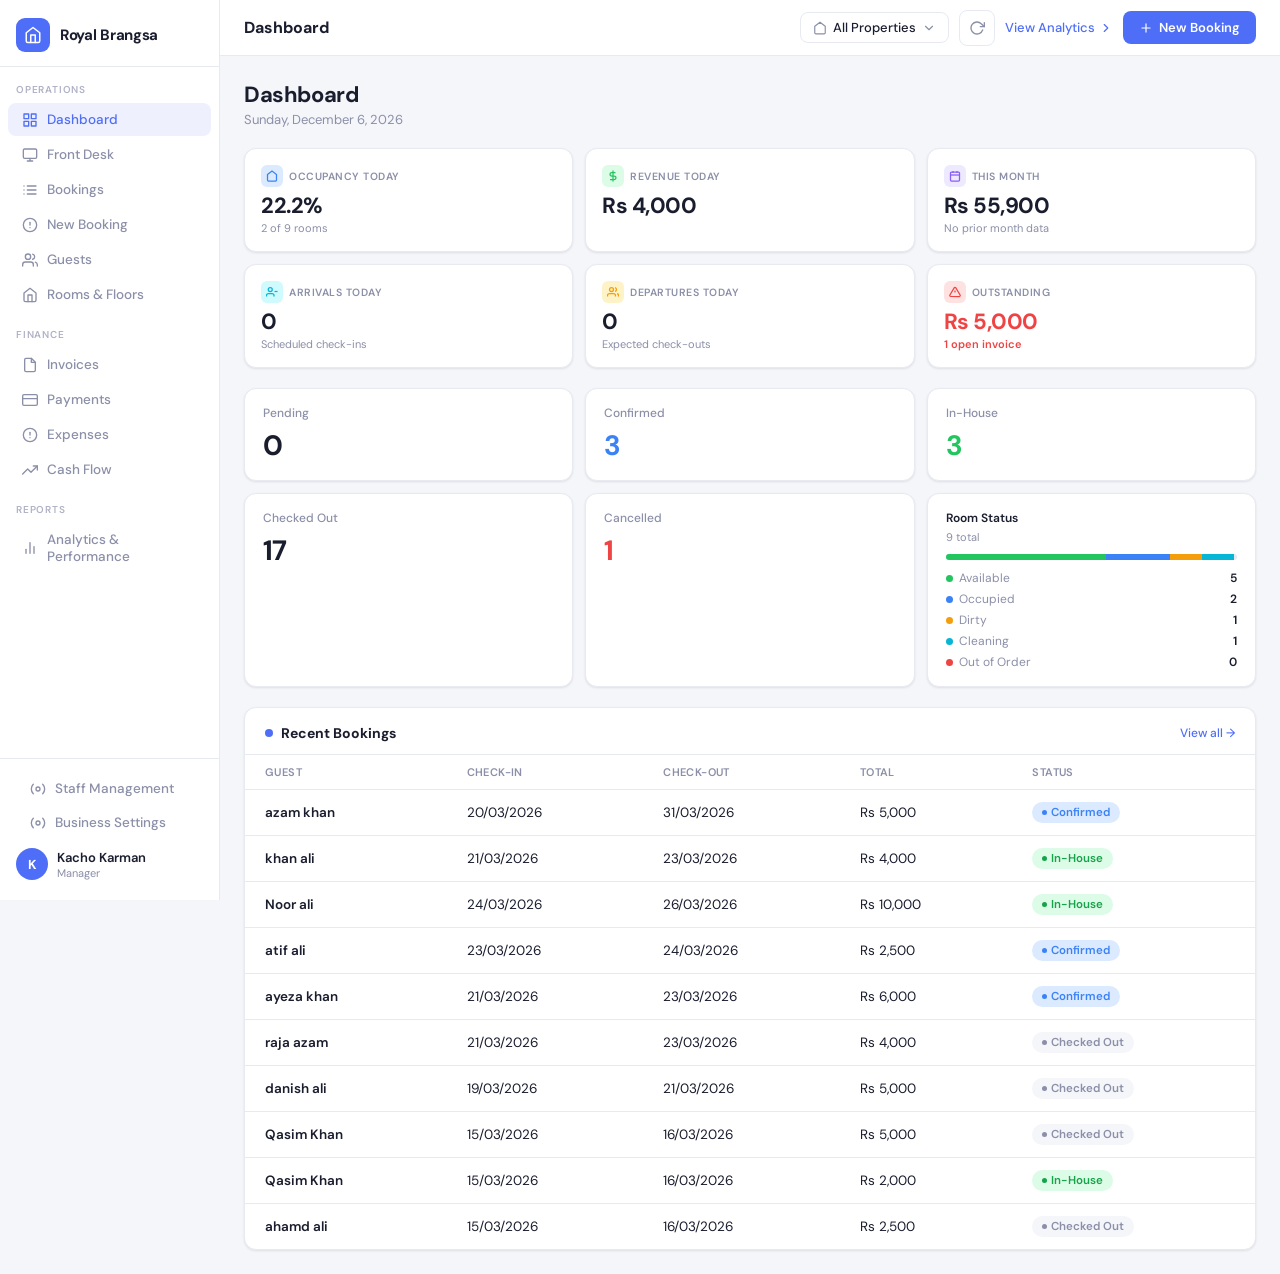
==== index.html @ 32c8299f "index and login done" ====
<!DOCTYPE html>
<html lang="en">
<head>
  <meta charset="UTF-8" />
  <meta name="viewport" content="width=device-width, initial-scale=1.0" />
  <title>Dashboard — Hotel Management System</title>
  <link rel="preconnect" href="https://fonts.googleapis.com" />
  <link rel="preconnect" href="https://fonts.gstatic.com" crossorigin />
  <link href="https://fonts.googleapis.com/css2?family=DM+Sans:wght@300;400;500;600;700&family=DM+Mono:wght@400;500&display=swap" rel="stylesheet" />
  <link rel="stylesheet" href="./style.css">
</head>
<body>

<!-- SIDEBAR OVERLAY (mobile) -->
<div class="sidebar-overlay" id="overlay" onclick="closeSidebar()"></div>

<!-- ── SIDEBAR ── -->
<aside class="sidebar" id="sidebar">
  <div class="sidebar-brand">
    <div class="brand-icon">
      <svg viewBox="0 0 24 24" fill="none" stroke="currentColor" stroke-width="2" stroke-linecap="round" stroke-linejoin="round">
        <path d="M3 9l9-7 9 7v11a2 2 0 0 1-2 2H5a2 2 0 0 1-2-2z"/>
        <polyline points="9 22 9 12 15 12 15 22"/>
      </svg>
    </div>
    <span class="brand-name">Royal Brangsa</span>
  </div>

  <div class="sidebar-section-label">Operations</div>

  <a href="#" class="nav-item active">
    <svg viewBox="0 0 24 24" fill="none" stroke="currentColor" stroke-width="2" stroke-linecap="round" stroke-linejoin="round"><rect x="3" y="3" width="7" height="7"/><rect x="14" y="3" width="7" height="7"/><rect x="14" y="14" width="7" height="7"/><rect x="3" y="14" width="7" height="7"/></svg>
    Dashboard
  </a>
  <a href="#" class="nav-item">
    <svg viewBox="0 0 24 24" fill="none" stroke="currentColor" stroke-width="2" stroke-linecap="round" stroke-linejoin="round"><rect x="2" y="3" width="20" height="14" rx="2"/><path d="M8 21h8M12 17v4"/></svg>
    Front Desk
  </a>
  <a href="#" class="nav-item">
    <svg viewBox="0 0 24 24" fill="none" stroke="currentColor" stroke-width="2" stroke-linecap="round" stroke-linejoin="round"><path d="M8 6h13M8 12h13M8 18h13M3 6h.01M3 12h.01M3 18h.01"/></svg>
    Bookings
  </a>
  <a href="#" class="nav-item">
    <svg viewBox="0 0 24 24" fill="none" stroke="currentColor" stroke-width="2" stroke-linecap="round" stroke-linejoin="round"><circle cx="12" cy="12" r="10"/><line x1="12" y1="8" x2="12" y2="12"/><line x1="12" y1="16" x2="12.01" y2="16"/></svg>
    New Booking
  </a>
  <a href="#" class="nav-item">
    <svg viewBox="0 0 24 24" fill="none" stroke="currentColor" stroke-width="2" stroke-linecap="round" stroke-linejoin="round"><path d="M17 21v-2a4 4 0 0 0-4-4H5a4 4 0 0 0-4 4v2"/><circle cx="9" cy="7" r="4"/><path d="M23 21v-2a4 4 0 0 0-3-3.87"/><path d="M16 3.13a4 4 0 0 1 0 7.75"/></svg>
    Guests
  </a>
  <a href="#" class="nav-item">
    <svg viewBox="0 0 24 24" fill="none" stroke="currentColor" stroke-width="2" stroke-linecap="round" stroke-linejoin="round"><path d="M3 9l9-7 9 7v11a2 2 0 0 1-2 2H5a2 2 0 0 1-2-2z"/><polyline points="9 22 9 12 15 12 15 22"/></svg>
    Rooms &amp; Floors
  </a>

  <div class="sidebar-section-label">Finance</div>

  <a href="#" class="nav-item">
    <svg viewBox="0 0 24 24" fill="none" stroke="currentColor" stroke-width="2" stroke-linecap="round" stroke-linejoin="round"><path d="M14 2H6a2 2 0 0 0-2 2v16a2 2 0 0 0 2 2h12a2 2 0 0 0 2-2V8z"/><polyline points="14 2 14 8 20 8"/></svg>
    Invoices
  </a>
  <a href="#" class="nav-item">
    <svg viewBox="0 0 24 24" fill="none" stroke="currentColor" stroke-width="2" stroke-linecap="round" stroke-linejoin="round"><rect x="1" y="4" width="22" height="16" rx="2" ry="2"/><line x1="1" y1="10" x2="23" y2="10"/></svg>
    Payments
  </a>
  <a href="#" class="nav-item">
    <svg viewBox="0 0 24 24" fill="none" stroke="currentColor" stroke-width="2" stroke-linecap="round" stroke-linejoin="round"><circle cx="12" cy="12" r="10"/><line x1="12" y1="8" x2="12" y2="12"/><line x1="12" y1="16" x2="12.01" y2="16"/></svg>
    Expenses
  </a>
  <a href="#" class="nav-item">
    <svg viewBox="0 0 24 24" fill="none" stroke="currentColor" stroke-width="2" stroke-linecap="round" stroke-linejoin="round"><polyline points="23 6 13.5 15.5 8.5 10.5 1 18"/><polyline points="17 6 23 6 23 12"/></svg>
    Cash Flow
  </a>

  <div class="sidebar-section-label">Reports</div>

  <a href="#" class="nav-item">
    <svg viewBox="0 0 24 24" fill="none" stroke="currentColor" stroke-width="2" stroke-linecap="round" stroke-linejoin="round"><line x1="18" y1="20" x2="18" y2="10"/><line x1="12" y1="20" x2="12" y2="4"/><line x1="6" y1="20" x2="6" y2="14"/></svg>
    Analytics &amp; Performance
  </a>

  <div class="sidebar-bottom">
    <div class="nav-item">
      <svg viewBox="0 0 24 24" fill="none" stroke="currentColor" stroke-width="2" stroke-linecap="round" stroke-linejoin="round"><circle cx="12" cy="12" r="3"/><path d="M19.07 4.93a10 10 0 0 1 0 14.14M4.93 4.93a10 10 0 0 0 0 14.14"/></svg>
      Staff Management
    </div>
    <div class="nav-item">
      <svg viewBox="0 0 24 24" fill="none" stroke="currentColor" stroke-width="2" stroke-linecap="round" stroke-linejoin="round"><circle cx="12" cy="12" r="3"/><path d="M19.07 4.93a10 10 0 0 1 0 14.14M4.93 4.93a10 10 0 0 0 0 14.14"/></svg>
      Business Settings
    </div>
    <div class="user-card">
      <div class="user-avatar">K</div>
      <div class="user-info">
        <div class="user-name">Kacho Karman</div>
        <div class="user-role">Manager</div>
      </div>
    </div>
  </div>
</aside>

<!-- ── MAIN ── -->
<div class="main">

  <!-- TOPBAR -->
  <header class="topbar">
    <div class="topbar-left">
      <button class="hamburger" id="hamburgerBtn" onclick="toggleSidebar()">
        <svg viewBox="0 0 24 24" fill="none" stroke="currentColor" stroke-width="2" stroke-linecap="round" stroke-linejoin="round"><line x1="3" y1="6" x2="21" y2="6"/><line x1="3" y1="12" x2="21" y2="12"/><line x1="3" y1="18" x2="21" y2="18"/></svg>
      </button>
      <span class="topbar-title">Dashboard</span>
    </div>
    <div class="topbar-right">
      <div class="prop-selector">
        <svg viewBox="0 0 24 24" fill="none" stroke="currentColor" stroke-width="2" stroke-linecap="round" stroke-linejoin="round"><path d="M3 9l9-7 9 7v11a2 2 0 0 1-2 2H5a2 2 0 0 1-2-2z"/></svg>
        All Properties
        <svg viewBox="0 0 24 24" fill="none" stroke="currentColor" stroke-width="2" stroke-linecap="round" stroke-linejoin="round"><polyline points="6 9 12 15 18 9"/></svg>
      </div>
      <div class="icon-btn" title="Refresh">
        <svg viewBox="0 0 24 24" fill="none" stroke="currentColor" stroke-width="2" stroke-linecap="round" stroke-linejoin="round"><polyline points="23 4 23 10 17 10"/><path d="M20.49 15a9 9 0 1 1-2.12-9.36L23 10"/></svg>
      </div>
      <a href="#" class="analytics-link">
        View Analytics
        <svg viewBox="0 0 24 24" fill="none" stroke="currentColor" stroke-width="2" stroke-linecap="round" stroke-linejoin="round"><polyline points="9 18 15 12 9 6"/></svg>
      </a>
      <button class="btn-primary">
        <svg viewBox="0 0 24 24" fill="none" stroke="currentColor" stroke-width="2" stroke-linecap="round" stroke-linejoin="round"><line x1="12" y1="5" x2="12" y2="19"/><line x1="5" y1="12" x2="19" y2="12"/></svg>
        New Booking
      </button>
    </div>
  </header>

  <!-- CONTENT -->
  <div class="content">

    <div class="page-header">
      <h1>Dashboard</h1>
      <div class="date" id="dateDisplay">Thursday, March 19, 2026</div>
    </div>

    <!-- STAT CARDS -->
    <div class="stats-grid">
      <div class="stat-card">
        <div class="stat-label">
          <div class="stat-icon ic-blue">
            <svg viewBox="0 0 24 24" fill="none" stroke="currentColor" stroke-width="2.5"><path d="M3 9l9-7 9 7v11a2 2 0 0 1-2 2H5a2 2 0 0 1-2-2z"/></svg>
          </div>
          Occupancy Today
        </div>
        <div class="stat-value">22.2%</div>
        <div class="stat-sub">2 of 9 rooms</div>
      </div>

      <div class="stat-card">
        <div class="stat-label">
          <div class="stat-icon ic-green">
            <svg viewBox="0 0 24 24" fill="none" stroke="currentColor" stroke-width="2.5"><line x1="12" y1="1" x2="12" y2="23"/><path d="M17 5H9.5a3.5 3.5 0 0 0 0 7h5a3.5 3.5 0 0 1 0 7H6"/></svg>
          </div>
          Revenue Today
        </div>
        <div class="stat-value">Rs 4,000</div>
        <div class="stat-sub">&nbsp;</div>
      </div>

      <div class="stat-card">
        <div class="stat-label">
          <div class="stat-icon ic-purple">
            <svg viewBox="0 0 24 24" fill="none" stroke="currentColor" stroke-width="2.5"><rect x="3" y="4" width="18" height="18" rx="2" ry="2"/><line x1="16" y1="2" x2="16" y2="6"/><line x1="8" y1="2" x2="8" y2="6"/><line x1="3" y1="10" x2="21" y2="10"/></svg>
          </div>
          This Month
        </div>
        <div class="stat-value">Rs 55,900</div>
        <div class="stat-sub">No prior month data</div>
      </div>

      <div class="stat-card">
        <div class="stat-label">
          <div class="stat-icon ic-teal">
            <svg viewBox="0 0 24 24" fill="none" stroke="currentColor" stroke-width="2.5"><path d="M16 21v-2a4 4 0 0 0-4-4H5a4 4 0 0 0-4 4v2"/><circle cx="8.5" cy="7" r="4"/><line x1="23" y1="11" x2="17" y2="11"/></svg>
          </div>
          Arrivals Today
        </div>
        <div class="stat-value">0</div>
        <div class="stat-sub">Scheduled check-ins</div>
      </div>

      <div class="stat-card">
        <div class="stat-label">
          <div class="stat-icon ic-orange">
            <svg viewBox="0 0 24 24" fill="none" stroke="currentColor" stroke-width="2.5"><path d="M17 21v-2a4 4 0 0 0-4-4H5a4 4 0 0 0-4 4v2"/><circle cx="9" cy="7" r="4"/><path d="M23 21v-2a4 4 0 0 0-3-3.87"/><path d="M16 3.13a4 4 0 0 1 0 7.75"/></svg>
          </div>
          Departures Today
        </div>
        <div class="stat-value">0</div>
        <div class="stat-sub">Expected check-outs</div>
      </div>

      <div class="stat-card">
        <div class="stat-label">
          <div class="stat-icon ic-red">
            <svg viewBox="0 0 24 24" fill="none" stroke="currentColor" stroke-width="2.5"><path d="M10.29 3.86L1.82 18a2 2 0 0 0 1.71 3h16.94a2 2 0 0 0 1.71-3L13.71 3.86a2 2 0 0 0-3.42 0z"/><line x1="12" y1="9" x2="12" y2="13"/><line x1="12" y1="17" x2="12.01" y2="17"/></svg>
          </div>
          Outstanding
        </div>
        <div class="stat-value red">Rs 5,000</div>
        <div class="stat-sub warn">1 open invoice</div>
      </div>
    </div>

    <!-- BOOKING STATUS + ROOM STATUS -->
    <div class="booking-status-grid">
      <div class="status-card">
        <div class="status-card-label">Pending</div>
        <div class="status-card-value">0</div>
      </div>
      <div class="status-card">
        <div class="status-card-label">Confirmed</div>
        <div class="status-card-value" style="color:var(--blue)">3</div>
      </div>
      <div class="status-card">
        <div class="status-card-label">In-House</div>
        <div class="status-card-value" style="color:var(--green)">3</div>
      </div>
      <div class="status-card">
        <div class="status-card-label">Checked Out</div>
        <div class="status-card-value">17</div>
      </div>
      <div class="status-card">
        <div class="status-card-label">Cancelled</div>
        <div class="status-card-value red">1</div>
      </div>

      <!-- Room Status -->
      <div class="room-status-card">
        <div class="room-status-title">Room Status</div>
        <div class="room-status-total">9 total</div>
        <div class="room-bar">
          <div class="room-bar-seg" style="width:55%;background:#22c55e;"></div>
          <div class="room-bar-seg" style="width:22%;background:#3b82f6;"></div>
          <div class="room-bar-seg" style="width:11%;background:#f59e0b;"></div>
          <div class="room-bar-seg" style="width:11%;background:#06b6d4;"></div>
        </div>
        <div class="room-status-list">
          <div class="room-status-row">
            <span><span class="dot" style="background:#22c55e;"></span>Available</span>
            <strong>5</strong>
          </div>
          <div class="room-status-row">
            <span><span class="dot" style="background:#3b82f6;"></span>Occupied</span>
            <strong>2</strong>
          </div>
          <div class="room-status-row">
            <span><span class="dot" style="background:#f59e0b;"></span>Dirty</span>
            <strong>1</strong>
          </div>
          <div class="room-status-row">
            <span><span class="dot" style="background:#06b6d4;"></span>Cleaning</span>
            <strong>1</strong>
          </div>
          <div class="room-status-row">
            <span><span class="dot" style="background:#ef4444;"></span>Out of Order</span>
            <strong>0</strong>
          </div>
        </div>
      </div>
    </div>

    <!-- RECENT BOOKINGS -->
    <div class="bottom-grid">
      <div class="card">
        <div class="card-header">
          <div class="card-title">
            <span class="dot"></span>
            Recent Bookings
          </div>
          <a href="#" class="view-all">View all →</a>
        </div>
        <div class="table-wrap">
          <table>
            <thead>
              <tr>
                <th>Guest</th>
                <th>Check-In</th>
                <th>Check-Out</th>
                <th>Total</th>
                <th>Status</th>
              </tr>
            </thead>
            <tbody>
              <tr>
                <td class="guest-name">azam khan</td>
                <td>20/03/2026</td>
                <td>31/03/2026</td>
                <td>Rs 5,000</td>
                <td><span class="badge badge-confirmed">Confirmed</span></td>
              </tr>
              <tr>
                <td class="guest-name">khan ali</td>
                <td>21/03/2026</td>
                <td>23/03/2026</td>
                <td>Rs 4,000</td>
                <td><span class="badge badge-inhouse">In-House</span></td>
              </tr>
              <tr>
                <td class="guest-name">Noor ali</td>
                <td>24/03/2026</td>
                <td>26/03/2026</td>
                <td>Rs 10,000</td>
                <td><span class="badge badge-inhouse">In-House</span></td>
              </tr>
              <tr>
                <td class="guest-name">atif ali</td>
                <td>23/03/2026</td>
                <td>24/03/2026</td>
                <td>Rs 2,500</td>
                <td><span class="badge badge-confirmed">Confirmed</span></td>
              </tr>
              <tr>
                <td class="guest-name">ayeza khan</td>
                <td>21/03/2026</td>
                <td>23/03/2026</td>
                <td>Rs 6,000</td>
                <td><span class="badge badge-confirmed">Confirmed</span></td>
              </tr>
              <tr>
                <td class="guest-name">raja azam</td>
                <td>21/03/2026</td>
                <td>23/03/2026</td>
                <td>Rs 4,000</td>
                <td><span class="badge badge-checkedout">Checked Out</span></td>
              </tr>
              <tr>
                <td class="guest-name">danish ali</td>
                <td>19/03/2026</td>
                <td>21/03/2026</td>
                <td>Rs 5,000</td>
                <td><span class="badge badge-checkedout">Checked Out</span></td>
              </tr>
              <tr>
                <td class="guest-name">Qasim Khan</td>
                <td>15/03/2026</td>
                <td>16/03/2026</td>
                <td>Rs 5,000</td>
                <td><span class="badge badge-checkedout">Checked Out</span></td>
              </tr>
              <tr>
                <td class="guest-name">Qasim Khan</td>
                <td>15/03/2026</td>
                <td>16/03/2026</td>
                <td>Rs 2,000</td>
                <td><span class="badge badge-inhouse">In-House</span></td>
              </tr>
              <tr>
                <td class="guest-name">ahamd ali</td>
                <td>15/03/2026</td>
                <td>16/03/2026</td>
                <td>Rs 2,500</td>
                <td><span class="badge badge-checkedout">Checked Out</span></td>
              </tr>
            </tbody>
          </table>
        </div>
      </div>
    </div>

  </div><!-- /content -->
</div><!-- /main -->

<script>
  // Set today's date
  const d = new Date();
  const opts = { weekday:'long', year:'numeric', month:'long', day:'numeric' };
  document.getElementById('dateDisplay').textContent = d.toLocaleDateString('en-US', opts);

  // Mobile sidebar toggle
  function toggleSidebar() {
    document.getElementById('sidebar').classList.toggle('open');
    document.getElementById('overlay').classList.toggle('open');
  }
  function closeSidebar() {
    document.getElementById('sidebar').classList.remove('open');
    document.getElementById('overlay').classList.remove('open');
  }
</script>
</body>
</html>
---- style.css ----
*,
*::before,
*::after {
    box-sizing: border-box;
    margin: 0;
    padding: 0;
}

:root {
    --bg: #f5f6fa;
    --white: #ffffff;
    --sidebar-bg: #ffffff;
    --sidebar-width: 220px;
    --topbar-h: 56px;
    --primary: #4f6ef7;
    --primary-light: #eef0fe;
    --text: #1a1d2e;
    --text-muted: #8b8fa8;
    --text-light: #b0b3c6;
    --border: #e8eaf2;
    --green: #22c55e;
    --green-light: #dcfce7;
    --orange: #f59e0b;
    --orange-light: #fef3c7;
    --red: #ef4444;
    --red-light: #fee2e2;
    --blue-light: #dbeafe;
    --blue: #3b82f6;
    --purple: #8b5cf6;
    --teal: #06b6d4;
    --shadow-sm: 0 1px 3px rgba(0, 0, 0, .06), 0 1px 2px rgba(0, 0, 0, .04);
    --shadow: 0 4px 16px rgba(0, 0, 0, .07);
    --radius: 12px;
    --radius-sm: 8px;
}

body {
    font-family: 'DM Sans', sans-serif;
    background: var(--bg);
    color: var(--text);
    min-height: 100vh;
    display: flex;
}

/* ── SIDEBAR ─────────────────────────────── */
.sidebar {
    width: var(--sidebar-width);
    background: var(--sidebar-bg);
    border-right: 1px solid var(--border);
    display: flex;
    flex-direction: column;
    position: fixed;
    top: 0;
    left: 0;
    height: 100vh;
    z-index: 100;
    transition: transform .3s ease;
    overflow-y: auto;
}

.sidebar-brand {
    display: flex;
    align-items: center;
    gap: 10px;
    padding: 18px 16px 14px;
    border-bottom: 1px solid var(--border);
}

.brand-icon {
    width: 34px;
    height: 34px;
    background: var(--primary);
    border-radius: 9px;
    display: flex;
    align-items: center;
    justify-content: center;
    flex-shrink: 0;
}

.brand-icon svg {
    width: 18px;
    height: 18px;
    color: #fff;
}

.brand-name {
    font-size: 15px;
    font-weight: 700;
    color: var(--text);
    letter-spacing: -.3px;
}

.sidebar-section-label {
    font-size: 10px;
    font-weight: 600;
    letter-spacing: .8px;
    text-transform: uppercase;
    color: var(--text-light);
    padding: 16px 16px 6px;
}

.nav-item {
    display: flex;
    align-items: center;
    gap: 9px;
    padding: 8px 14px;
    margin: 1px 8px;
    border-radius: var(--radius-sm);
    font-size: 13.5px;
    font-weight: 500;
    color: var(--text-muted);
    cursor: pointer;
    text-decoration: none;
    transition: all .18s;
}

.nav-item:hover {
    background: var(--bg);
    color: var(--text);
}

.nav-item.active {
    background: var(--primary-light);
    color: var(--primary);
}

.nav-item svg {
    width: 16px;
    height: 16px;
    flex-shrink: 0;
}

.sidebar-bottom {
    margin-top: auto;
    padding: 12px 8px;
    border-top: 1px solid var(--border);
}

.user-card {
    display: flex;
    align-items: center;
    gap: 9px;
    padding: 8px;
    border-radius: var(--radius-sm);
    cursor: pointer;
}

.user-avatar {
    width: 32px;
    height: 32px;
    background: var(--primary);
    border-radius: 50%;
    display: flex;
    align-items: center;
    justify-content: center;
    font-size: 13px;
    font-weight: 700;
    color: #fff;
    flex-shrink: 0;
}

.user-info {
    flex: 1;
    min-width: 0;
}

.user-name {
    font-size: 13px;
    font-weight: 600;
    color: var(--text);
}

.user-role {
    font-size: 11px;
    color: var(--text-muted);
}

/* ── MAIN ────────────────────────────────── */
.main {
    margin-left: var(--sidebar-width);
    flex: 1;
    display: flex;
    flex-direction: column;
    min-height: 100vh;
}

/* ── TOPBAR ──────────────────────────────── */
.topbar {
    height: var(--topbar-h);
    background: var(--white);
    border-bottom: 1px solid var(--border);
    display: flex;
    align-items: center;
    justify-content: space-between;
    padding: 0 24px;
    position: sticky;
    top: 0;
    z-index: 50;
}

.topbar-left {
    display: flex;
    align-items: center;
    gap: 12px;
}

.hamburger {
    display: none;
    width: 36px;
    height: 36px;
    border: none;
    background: none;
    cursor: pointer;
    align-items: center;
    justify-content: center;
    border-radius: 8px;
    color: var(--text-muted);
}

.hamburger:hover {
    background: var(--bg);
}

.hamburger svg {
    width: 20px;
    height: 20px;
}

.topbar-title {
    font-size: 16px;
    font-weight: 700;
    color: var(--text);
}

.topbar-right {
    display: flex;
    align-items: center;
    gap: 10px;
}

.prop-selector {
    display: flex;
    align-items: center;
    gap: 6px;
    padding: 6px 12px;
    border: 1px solid var(--border);
    border-radius: var(--radius-sm);
    font-size: 13px;
    font-weight: 500;
    color: var(--text);
    background: var(--white);
    cursor: pointer;
}

.prop-selector svg {
    width: 14px;
    height: 14px;
    color: var(--text-muted);
}

.icon-btn {
    width: 36px;
    height: 36px;
    border: 1px solid var(--border);
    border-radius: var(--radius-sm);
    background: var(--white);
    display: flex;
    align-items: center;
    justify-content: center;
    cursor: pointer;
    color: var(--text-muted);
}

.icon-btn:hover {
    background: var(--bg);
}

.icon-btn svg {
    width: 16px;
    height: 16px;
}

.btn-primary {
    display: flex;
    align-items: center;
    gap: 6px;
    padding: 8px 16px;
    background: var(--primary);
    color: #fff;
    border: none;
    border-radius: var(--radius-sm);
    font-size: 13px;
    font-weight: 600;
    cursor: pointer;
    font-family: inherit;
    transition: opacity .18s;
    white-space: nowrap;
}

.btn-primary:hover {
    opacity: .9;
}

.btn-primary svg {
    width: 14px;
    height: 14px;
}

.analytics-link {
    display: flex;
    align-items: center;
    gap: 4px;
    font-size: 13px;
    font-weight: 500;
    color: var(--primary);
    cursor: pointer;
    text-decoration: none;
    white-space: nowrap;
}

.analytics-link svg {
    width: 14px;
    height: 14px;
}

/* ── PAGE CONTENT ────────────────────────── */
.content {
    padding: 24px;
    flex: 1;
}

.page-header {
    margin-bottom: 20px;
}

.page-header h1 {
    font-size: 22px;
    font-weight: 700;
    color: var(--text);
    letter-spacing: -.4px;
}

.page-header .date {
    font-size: 13px;
    color: var(--text-muted);
    margin-top: 2px;
}

/* ── STAT CARDS ──────────────────────────── */
.stats-grid {
    display: grid;
    grid-template-columns: repeat(6, 1fr);
    gap: 12px;
    margin-bottom: 20px;
}

.stat-card {
    background: var(--white);
    border: 1px solid var(--border);
    border-radius: var(--radius);
    padding: 16px;
    box-shadow: var(--shadow-sm);
}

.stat-label {
    font-size: 10.5px;
    font-weight: 600;
    letter-spacing: .5px;
    text-transform: uppercase;
    color: var(--text-muted);
    display: flex;
    align-items: center;
    gap: 6px;
    margin-bottom: 8px;
}

.stat-label .stat-icon {
    width: 22px;
    height: 22px;
    border-radius: 6px;
    display: flex;
    align-items: center;
    justify-content: center;
}

.stat-label .stat-icon svg {
    width: 12px;
    height: 12px;
}

.stat-value {
    font-size: 22px;
    font-weight: 700;
    color: var(--text);
    letter-spacing: -.5px;
    line-height: 1;
}

.stat-value.red {
    color: var(--red);
}

.stat-sub {
    font-size: 11px;
    color: var(--text-muted);
    margin-top: 4px;
}

.stat-sub.warn {
    color: var(--red);
    font-weight: 600;
}

/* icon colors */
.ic-blue {
    background: var(--blue-light);
    color: var(--blue);
}

.ic-green {
    background: var(--green-light);
    color: var(--green);
}

.ic-orange {
    background: var(--orange-light);
    color: var(--orange);
}

.ic-red {
    background: var(--red-light);
    color: var(--red);
}

.ic-purple {
    background: #ede9fe;
    color: var(--purple);
}

.ic-teal {
    background: #cffafe;
    color: var(--teal);
}

/* ── BOOKING STATUS ROW ──────────────────── */
.booking-status-grid {
    display: grid;
    grid-template-columns: repeat(5, 1fr) 1fr;
    gap: 12px;
    margin-bottom: 20px;
}

.status-card {
    background: var(--white);
    border: 1px solid var(--border);
    border-radius: var(--radius);
    padding: 16px 18px;
    box-shadow: var(--shadow-sm);
}

.status-card-label {
    font-size: 12px;
    color: var(--text-muted);
    font-weight: 500;
    margin-bottom: 6px;
}

.status-card-value {
    font-size: 28px;
    font-weight: 700;
    color: var(--text);
    letter-spacing: -.6px;
}

.status-card-value.red {
    color: var(--red);
}

/* Room status card */
.room-status-card {
    background: var(--white);
    border: 1px solid var(--border);
    border-radius: var(--radius);
    padding: 16px 18px;
    box-shadow: var(--shadow-sm);
    grid-column: span 1;
}

.room-status-title {
    font-size: 12px;
    font-weight: 600;
    color: var(--text);
    margin-bottom: 4px;
}

.room-status-total {
    font-size: 11px;
    color: var(--text-muted);
    margin-bottom: 10px;
}

.room-bar {
    height: 6px;
    border-radius: 4px;
    background: var(--border);
    margin-bottom: 10px;
    overflow: hidden;
    display: flex;
}

.room-bar-seg {
    height: 100%;
}

.room-status-list {
    display: flex;
    flex-direction: column;
    gap: 5px;
}

.room-status-row {
    display: flex;
    align-items: center;
    justify-content: space-between;
    font-size: 12px;
}

.room-status-row .dot {
    width: 7px;
    height: 7px;
    border-radius: 50%;
    display: inline-block;
    margin-right: 6px;
}

.room-status-row span {
    color: var(--text-muted);
}

.room-status-row strong {
    color: var(--text);
    font-weight: 600;
}

/* ── BOTTOM GRID ─────────────────────────── */
.bottom-grid {
    display: grid;
    grid-template-columns: 1fr;
    gap: 16px;
}

.card {
    background: var(--white);
    border: 1px solid var(--border);
    border-radius: var(--radius);
    box-shadow: var(--shadow-sm);
    overflow: hidden;
}

.card-header {
    display: flex;
    align-items: center;
    justify-content: space-between;
    padding: 16px 20px 12px;
    border-bottom: 1px solid var(--border);
}

.card-title {
    font-size: 14px;
    font-weight: 700;
    color: var(--text);
    display: flex;
    align-items: center;
    gap: 8px;
}

.card-title .dot {
    width: 8px;
    height: 8px;
    border-radius: 50%;
    background: var(--primary);
}

.view-all {
    font-size: 12px;
    color: var(--primary);
    font-weight: 500;
    cursor: pointer;
    text-decoration: none;
}

/* ── TABLE ───────────────────────────────── */
.table-wrap {
    overflow-x: auto;
}

table {
    width: 100%;
    border-collapse: collapse;
}

thead th {
    font-size: 11px;
    font-weight: 600;
    letter-spacing: .4px;
    text-transform: uppercase;
    color: var(--text-muted);
    padding: 10px 20px;
    text-align: left;
    border-bottom: 1px solid var(--border);
    white-space: nowrap;
}

tbody tr {
    border-bottom: 1px solid var(--border);
    transition: background .15s;
}

tbody tr:last-child {
    border-bottom: none;
}

tbody tr:hover {
    background: var(--bg);
}

tbody td {
    padding: 12px 20px;
    font-size: 13.5px;
    color: var(--text);
    white-space: nowrap;
}

.guest-name {
    font-weight: 600;
}

.badge {
    display: inline-flex;
    align-items: center;
    gap: 4px;
    padding: 3px 10px;
    border-radius: 20px;
    font-size: 11.5px;
    font-weight: 600;
}

.badge::before {
    content: '';
    width: 5px;
    height: 5px;
    border-radius: 50%;
}

.badge-confirmed {
    background: var(--blue-light);
    color: var(--blue);
}

.badge-confirmed::before {
    background: var(--blue);
}

.badge-inhouse {
    background: var(--green-light);
    color: #16a34a;
}

.badge-inhouse::before {
    background: #16a34a;
}

.badge-checkedout {
    background: var(--bg);
    color: var(--text-muted);
}

.badge-checkedout::before {
    background: var(--text-muted);
}

.badge-cancelled {
    background: var(--red-light);
    color: var(--red);
}

.badge-cancelled::before {
    background: var(--red);
}

.badge-pending {
    background: var(--orange-light);
    color: #d97706;
}

.badge-pending::before {
    background: #d97706;
}

/* SIDEBAR OVERLAY */
.sidebar-overlay {
    display: none;
    position: fixed;
    inset: 0;
    background: rgba(0, 0, 0, .4);
    z-index: 99;
}

/* ── RESPONSIVE ──────────────────────────── */
@media (max-width: 1280px) {
    .stats-grid {
        grid-template-columns: repeat(3, 1fr);
    }

    .booking-status-grid {
        grid-template-columns: repeat(3, 1fr);
    }

    .room-status-card {
        grid-column: span 1;
    }
}

@media (max-width: 900px) {
    :root {
        --sidebar-width: 220px;
    }

    .sidebar {
        transform: translateX(-100%);
    }

    .sidebar.open {
        transform: translateX(0);
    }

    .sidebar-overlay.open {
        display: block;
    }

    .main {
        margin-left: 0;
    }

    .hamburger {
        display: flex;
    }

    .analytics-link,
    .prop-selector {
        display: none;
    }

    .stats-grid {
        grid-template-columns: repeat(2, 1fr);
    }

    .booking-status-grid {
        grid-template-columns: repeat(2, 1fr);
    }
}

@media (max-width: 580px) {
    .content {
        padding: 16px;
    }

    .stats-grid {
        grid-template-columns: repeat(2, 1fr);
        gap: 8px;
    }

    .booking-status-grid {
        grid-template-columns: repeat(2, 1fr);
        gap: 8px;
    }

    .stat-value {
        font-size: 18px;
    }

    .status-card-value {
        font-size: 22px;
    }

    .topbar {
        padding: 0 14px;
    }

    .topbar-title {
        font-size: 14px;
    }
}

@media (max-width: 380px) {
    .stats-grid {
        grid-template-columns: 1fr 1fr;
    }

    .booking-status-grid {
        grid-template-columns: 1fr 1fr;
    }
}
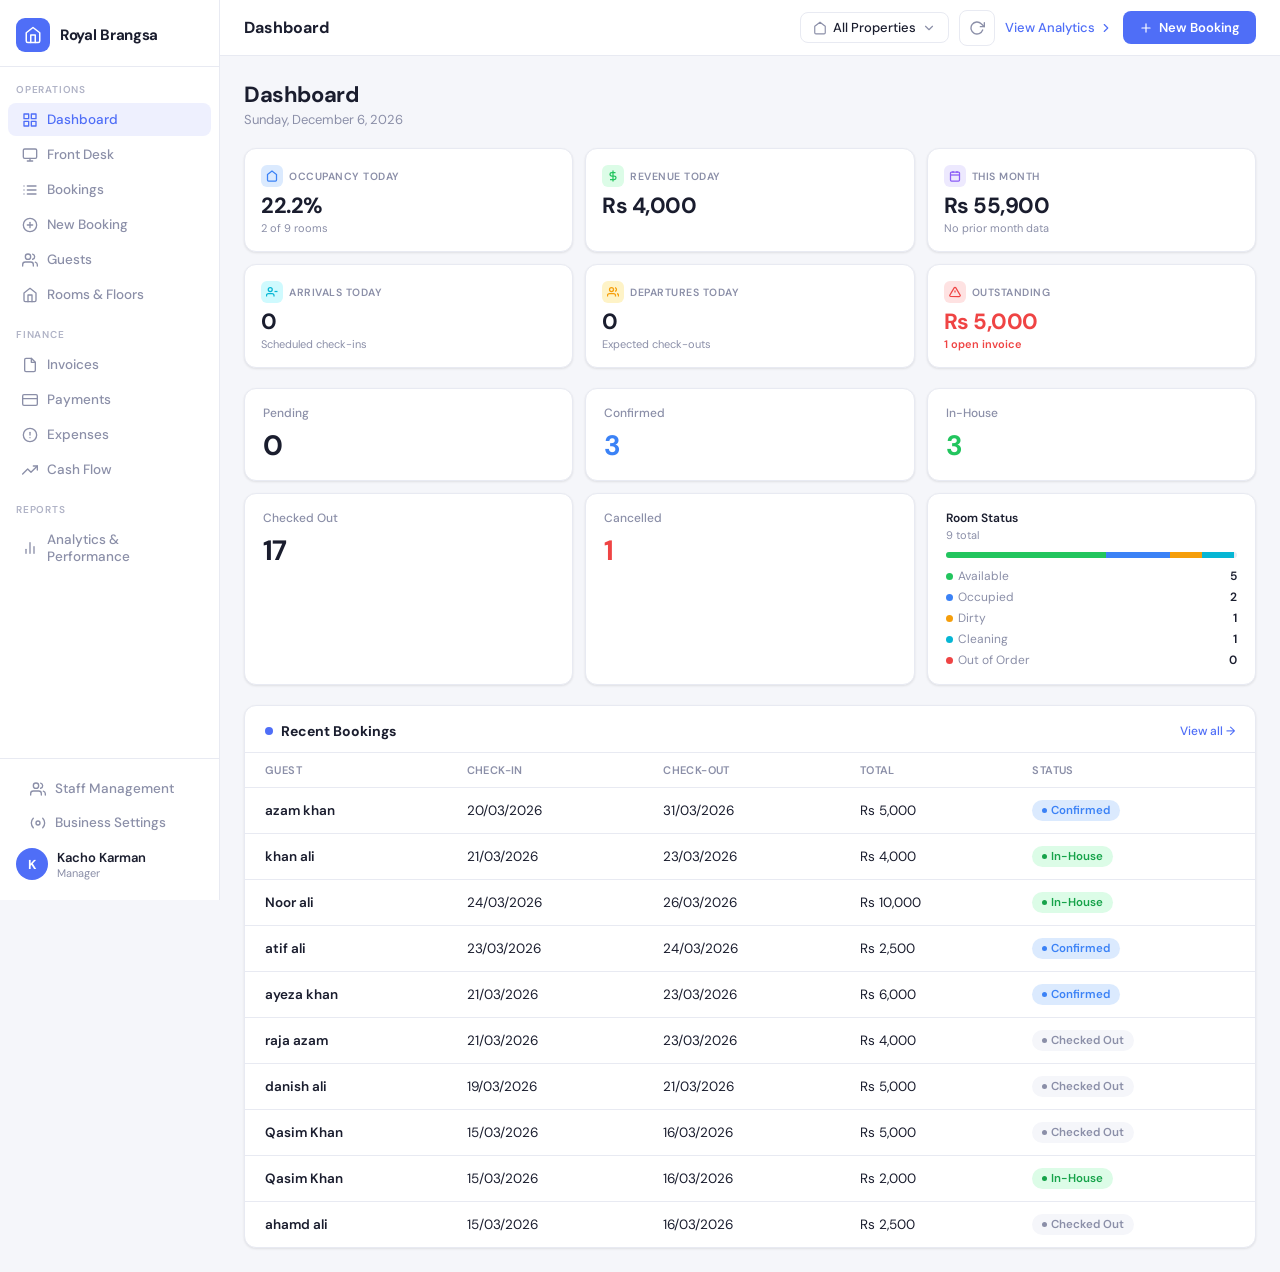
==== commit 03810c19: "signup and front-desk done" ====
--- a/index.html
+++ b/index.html
@@ -4,17 +4,95 @@
   <meta charset="UTF-8" />
   <meta name="viewport" content="width=device-width, initial-scale=1.0" />
   <title>Dashboard — Hotel Management System</title>
-  <link rel="preconnect" href="https://fonts.googleapis.com" />
-  <link rel="preconnect" href="https://fonts.gstatic.com" crossorigin />
-  <link href="https://fonts.googleapis.com/css2?family=DM+Sans:wght@300;400;500;600;700&family=DM+Mono:wght@400;500&display=swap" rel="stylesheet" />
-  <link rel="stylesheet" href="./style.css">
+  <link rel="stylesheet" href="style.css" />
+  <style>
+    /* Dashboard-specific */
+    .stats-grid {
+      display: grid;
+      grid-template-columns: repeat(6, 1fr);
+      gap: 12px;
+      margin-bottom: 20px;
+    }
+    .stat-card {
+      background: var(--white);
+      border: 1px solid var(--border);
+      border-radius: var(--radius);
+      padding: 16px;
+      box-shadow: var(--shadow-sm);
+    }
+    .stat-label {
+      font-size: 10.5px; font-weight: 600; letter-spacing: .5px;
+      text-transform: uppercase; color: var(--text-muted);
+      display: flex; align-items: center; gap: 6px; margin-bottom: 8px;
+    }
+    .stat-icon {
+      width: 22px; height: 22px; border-radius: 6px;
+      display: flex; align-items: center; justify-content: center; flex-shrink: 0;
+    }
+    .stat-icon svg { width: 12px; height: 12px; }
+    .stat-value {
+      font-size: 22px; font-weight: 700; color: var(--text);
+      letter-spacing: -.5px; line-height: 1;
+    }
+    .stat-value.red { color: var(--red); }
+    .stat-sub { font-size: 11px; color: var(--text-muted); margin-top: 4px; }
+    .stat-sub.warn { color: var(--red); font-weight: 600; }
+
+    .booking-status-grid {
+      display: grid;
+      grid-template-columns: repeat(5, 1fr) 1.4fr;
+      gap: 12px;
+      margin-bottom: 20px;
+    }
+    .status-card {
+      background: var(--white); border: 1px solid var(--border);
+      border-radius: var(--radius); padding: 16px 18px; box-shadow: var(--shadow-sm);
+    }
+    .status-card-label { font-size: 12px; color: var(--text-muted); font-weight: 500; margin-bottom: 6px; }
+    .status-card-value { font-size: 28px; font-weight: 700; color: var(--text); letter-spacing: -.6px; }
+    .status-card-value.red   { color: var(--red); }
+    .status-card-value.blue  { color: var(--blue); }
+    .status-card-value.green { color: var(--green); }
+
+    .room-status-card {
+      background: var(--white); border: 1px solid var(--border);
+      border-radius: var(--radius); padding: 16px 18px; box-shadow: var(--shadow-sm);
+    }
+    .room-status-title { font-size: 12px; font-weight: 600; color: var(--text); margin-bottom: 2px; }
+    .room-status-total { font-size: 11px; color: var(--text-muted); margin-bottom: 10px; }
+    .room-bar {
+      height: 6px; border-radius: 4px; background: var(--border);
+      margin-bottom: 10px; overflow: hidden; display: flex;
+    }
+    .room-bar-seg { height: 100%; }
+    .room-status-list { display: flex; flex-direction: column; gap: 5px; }
+    .room-status-row { display: flex; align-items: center; justify-content: space-between; font-size: 12px; }
+    .room-status-row span   { color: var(--text-muted); display: flex; align-items: center; gap: 5px; }
+    .room-status-row strong { color: var(--text); font-weight: 600; }
+
+    .guest-name { font-weight: 600; }
+    .page-header .date { font-size: 13px; color: var(--text-muted); margin-top: 2px; }
+
+    @media (max-width: 1280px) {
+      .stats-grid          { grid-template-columns: repeat(3, 1fr); }
+      .booking-status-grid { grid-template-columns: repeat(3, 1fr); }
+    }
+    @media (max-width: 900px) {
+      .stats-grid          { grid-template-columns: repeat(2, 1fr); }
+      .booking-status-grid { grid-template-columns: repeat(2, 1fr); }
+    }
+    @media (max-width: 580px) {
+      .stats-grid          { gap: 8px; }
+      .booking-status-grid { gap: 8px; }
+      .stat-value          { font-size: 18px; }
+      .status-card-value   { font-size: 22px; }
+    }
+  </style>
 </head>
-<body>
-
-<!-- SIDEBAR OVERLAY (mobile) -->
+<body class="layout-app">
+
 <div class="sidebar-overlay" id="overlay" onclick="closeSidebar()"></div>
 
-<!-- ── SIDEBAR ── -->
 <aside class="sidebar" id="sidebar">
   <div class="sidebar-brand">
     <div class="brand-icon">
@@ -27,67 +105,64 @@
   </div>
 
   <div class="sidebar-section-label">Operations</div>
-
-  <a href="#" class="nav-item active">
+  <a href="./"     class="nav-item active">
     <svg viewBox="0 0 24 24" fill="none" stroke="currentColor" stroke-width="2" stroke-linecap="round" stroke-linejoin="round"><rect x="3" y="3" width="7" height="7"/><rect x="14" y="3" width="7" height="7"/><rect x="14" y="14" width="7" height="7"/><rect x="3" y="14" width="7" height="7"/></svg>
     Dashboard
   </a>
-  <a href="#" class="nav-item">
+  <a href="./front-desk.html"    class="nav-item">
     <svg viewBox="0 0 24 24" fill="none" stroke="currentColor" stroke-width="2" stroke-linecap="round" stroke-linejoin="round"><rect x="2" y="3" width="20" height="14" rx="2"/><path d="M8 21h8M12 17v4"/></svg>
     Front Desk
   </a>
-  <a href="#" class="nav-item">
+  <a href="bookings.html"      class="nav-item">
     <svg viewBox="0 0 24 24" fill="none" stroke="currentColor" stroke-width="2" stroke-linecap="round" stroke-linejoin="round"><path d="M8 6h13M8 12h13M8 18h13M3 6h.01M3 12h.01M3 18h.01"/></svg>
     Bookings
   </a>
-  <a href="#" class="nav-item">
-    <svg viewBox="0 0 24 24" fill="none" stroke="currentColor" stroke-width="2" stroke-linecap="round" stroke-linejoin="round"><circle cx="12" cy="12" r="10"/><line x1="12" y1="8" x2="12" y2="12"/><line x1="12" y1="16" x2="12.01" y2="16"/></svg>
+  <a href="new-booking.html"   class="nav-item">
+    <svg viewBox="0 0 24 24" fill="none" stroke="currentColor" stroke-width="2" stroke-linecap="round" stroke-linejoin="round"><circle cx="12" cy="12" r="10"/><line x1="12" y1="8" x2="12" y2="16"/><line x1="8" y1="12" x2="16" y2="12"/></svg>
     New Booking
   </a>
-  <a href="#" class="nav-item">
+  <a href="guests.html"        class="nav-item">
     <svg viewBox="0 0 24 24" fill="none" stroke="currentColor" stroke-width="2" stroke-linecap="round" stroke-linejoin="round"><path d="M17 21v-2a4 4 0 0 0-4-4H5a4 4 0 0 0-4 4v2"/><circle cx="9" cy="7" r="4"/><path d="M23 21v-2a4 4 0 0 0-3-3.87"/><path d="M16 3.13a4 4 0 0 1 0 7.75"/></svg>
     Guests
   </a>
-  <a href="#" class="nav-item">
+  <a href="rooms-floors.html"  class="nav-item">
     <svg viewBox="0 0 24 24" fill="none" stroke="currentColor" stroke-width="2" stroke-linecap="round" stroke-linejoin="round"><path d="M3 9l9-7 9 7v11a2 2 0 0 1-2 2H5a2 2 0 0 1-2-2z"/><polyline points="9 22 9 12 15 12 15 22"/></svg>
     Rooms &amp; Floors
   </a>
 
   <div class="sidebar-section-label">Finance</div>
-
-  <a href="#" class="nav-item">
+  <a href="invoices.html"  class="nav-item">
     <svg viewBox="0 0 24 24" fill="none" stroke="currentColor" stroke-width="2" stroke-linecap="round" stroke-linejoin="round"><path d="M14 2H6a2 2 0 0 0-2 2v16a2 2 0 0 0 2 2h12a2 2 0 0 0 2-2V8z"/><polyline points="14 2 14 8 20 8"/></svg>
     Invoices
   </a>
-  <a href="#" class="nav-item">
-    <svg viewBox="0 0 24 24" fill="none" stroke="currentColor" stroke-width="2" stroke-linecap="round" stroke-linejoin="round"><rect x="1" y="4" width="22" height="16" rx="2" ry="2"/><line x1="1" y1="10" x2="23" y2="10"/></svg>
+  <a href="payments.html"  class="nav-item">
+    <svg viewBox="0 0 24 24" fill="none" stroke="currentColor" stroke-width="2" stroke-linecap="round" stroke-linejoin="round"><rect x="1" y="4" width="22" height="16" rx="2"/><line x1="1" y1="10" x2="23" y2="10"/></svg>
     Payments
   </a>
-  <a href="#" class="nav-item">
+  <a href="expenses.html"  class="nav-item">
     <svg viewBox="0 0 24 24" fill="none" stroke="currentColor" stroke-width="2" stroke-linecap="round" stroke-linejoin="round"><circle cx="12" cy="12" r="10"/><line x1="12" y1="8" x2="12" y2="12"/><line x1="12" y1="16" x2="12.01" y2="16"/></svg>
     Expenses
   </a>
-  <a href="#" class="nav-item">
+  <a href="cashflow.html"  class="nav-item">
     <svg viewBox="0 0 24 24" fill="none" stroke="currentColor" stroke-width="2" stroke-linecap="round" stroke-linejoin="round"><polyline points="23 6 13.5 15.5 8.5 10.5 1 18"/><polyline points="17 6 23 6 23 12"/></svg>
     Cash Flow
   </a>
 
   <div class="sidebar-section-label">Reports</div>
-
-  <a href="#" class="nav-item">
+  <a href="analytics.html" class="nav-item">
     <svg viewBox="0 0 24 24" fill="none" stroke="currentColor" stroke-width="2" stroke-linecap="round" stroke-linejoin="round"><line x1="18" y1="20" x2="18" y2="10"/><line x1="12" y1="20" x2="12" y2="4"/><line x1="6" y1="20" x2="6" y2="14"/></svg>
     Analytics &amp; Performance
   </a>
 
   <div class="sidebar-bottom">
-    <div class="nav-item">
-      <svg viewBox="0 0 24 24" fill="none" stroke="currentColor" stroke-width="2" stroke-linecap="round" stroke-linejoin="round"><circle cx="12" cy="12" r="3"/><path d="M19.07 4.93a10 10 0 0 1 0 14.14M4.93 4.93a10 10 0 0 0 0 14.14"/></svg>
+    <a href="staff-management.html"  class="nav-item">
+      <svg viewBox="0 0 24 24" fill="none" stroke="currentColor" stroke-width="2" stroke-linecap="round" stroke-linejoin="round"><path d="M17 21v-2a4 4 0 0 0-4-4H5a4 4 0 0 0-4 4v2"/><circle cx="9" cy="7" r="4"/><path d="M23 21v-2a4 4 0 0 0-3-3.87"/><path d="M16 3.13a4 4 0 0 1 0 7.75"/></svg>
       Staff Management
-    </div>
-    <div class="nav-item">
+    </a>
+    <a href="business-settings.html" class="nav-item">
       <svg viewBox="0 0 24 24" fill="none" stroke="currentColor" stroke-width="2" stroke-linecap="round" stroke-linejoin="round"><circle cx="12" cy="12" r="3"/><path d="M19.07 4.93a10 10 0 0 1 0 14.14M4.93 4.93a10 10 0 0 0 0 14.14"/></svg>
       Business Settings
-    </div>
+    </a>
     <div class="user-card">
       <div class="user-avatar">K</div>
       <div class="user-info">
@@ -98,13 +173,10 @@
   </div>
 </aside>
 
-<!-- ── MAIN ── -->
 <div class="main">
-
-  <!-- TOPBAR -->
   <header class="topbar">
     <div class="topbar-left">
-      <button class="hamburger" id="hamburgerBtn" onclick="toggleSidebar()">
+      <button class="hamburger" onclick="toggleSidebar()">
         <svg viewBox="0 0 24 24" fill="none" stroke="currentColor" stroke-width="2" stroke-linecap="round" stroke-linejoin="round"><line x1="3" y1="6" x2="21" y2="6"/><line x1="3" y1="12" x2="21" y2="12"/><line x1="3" y1="18" x2="21" y2="18"/></svg>
       </button>
       <span class="topbar-title">Dashboard</span>
@@ -118,89 +190,53 @@
       <div class="icon-btn" title="Refresh">
         <svg viewBox="0 0 24 24" fill="none" stroke="currentColor" stroke-width="2" stroke-linecap="round" stroke-linejoin="round"><polyline points="23 4 23 10 17 10"/><path d="M20.49 15a9 9 0 1 1-2.12-9.36L23 10"/></svg>
       </div>
-      <a href="#" class="analytics-link">
+      <a href="analytics.html" class="analytics-link">
         View Analytics
         <svg viewBox="0 0 24 24" fill="none" stroke="currentColor" stroke-width="2" stroke-linecap="round" stroke-linejoin="round"><polyline points="9 18 15 12 9 6"/></svg>
       </a>
-      <button class="btn-primary">
+      <a href="new-booking.html" class="btn-primary">
         <svg viewBox="0 0 24 24" fill="none" stroke="currentColor" stroke-width="2" stroke-linecap="round" stroke-linejoin="round"><line x1="12" y1="5" x2="12" y2="19"/><line x1="5" y1="12" x2="19" y2="12"/></svg>
         New Booking
-      </button>
+      </a>
     </div>
   </header>
 
-  <!-- CONTENT -->
   <div class="content">
 
     <div class="page-header">
       <h1>Dashboard</h1>
-      <div class="date" id="dateDisplay">Thursday, March 19, 2026</div>
+      <div class="date" id="dateDisplay"></div>
     </div>
 
     <!-- STAT CARDS -->
     <div class="stats-grid">
       <div class="stat-card">
-        <div class="stat-label">
-          <div class="stat-icon ic-blue">
-            <svg viewBox="0 0 24 24" fill="none" stroke="currentColor" stroke-width="2.5"><path d="M3 9l9-7 9 7v11a2 2 0 0 1-2 2H5a2 2 0 0 1-2-2z"/></svg>
-          </div>
-          Occupancy Today
-        </div>
+        <div class="stat-label"><div class="stat-icon ic-blue"><svg viewBox="0 0 24 24" fill="none" stroke="currentColor" stroke-width="2.5"><path d="M3 9l9-7 9 7v11a2 2 0 0 1-2 2H5a2 2 0 0 1-2-2z"/></svg></div>Occupancy Today</div>
         <div class="stat-value">22.2%</div>
         <div class="stat-sub">2 of 9 rooms</div>
       </div>
-
-      <div class="stat-card">
-        <div class="stat-label">
-          <div class="stat-icon ic-green">
-            <svg viewBox="0 0 24 24" fill="none" stroke="currentColor" stroke-width="2.5"><line x1="12" y1="1" x2="12" y2="23"/><path d="M17 5H9.5a3.5 3.5 0 0 0 0 7h5a3.5 3.5 0 0 1 0 7H6"/></svg>
-          </div>
-          Revenue Today
-        </div>
+      <div class="stat-card">
+        <div class="stat-label"><div class="stat-icon ic-green"><svg viewBox="0 0 24 24" fill="none" stroke="currentColor" stroke-width="2.5"><line x1="12" y1="1" x2="12" y2="23"/><path d="M17 5H9.5a3.5 3.5 0 0 0 0 7h5a3.5 3.5 0 0 1 0 7H6"/></svg></div>Revenue Today</div>
         <div class="stat-value">Rs 4,000</div>
         <div class="stat-sub">&nbsp;</div>
       </div>
-
-      <div class="stat-card">
-        <div class="stat-label">
-          <div class="stat-icon ic-purple">
-            <svg viewBox="0 0 24 24" fill="none" stroke="currentColor" stroke-width="2.5"><rect x="3" y="4" width="18" height="18" rx="2" ry="2"/><line x1="16" y1="2" x2="16" y2="6"/><line x1="8" y1="2" x2="8" y2="6"/><line x1="3" y1="10" x2="21" y2="10"/></svg>
-          </div>
-          This Month
-        </div>
+      <div class="stat-card">
+        <div class="stat-label"><div class="stat-icon ic-purple"><svg viewBox="0 0 24 24" fill="none" stroke="currentColor" stroke-width="2.5"><rect x="3" y="4" width="18" height="18" rx="2"/><line x1="16" y1="2" x2="16" y2="6"/><line x1="8" y1="2" x2="8" y2="6"/><line x1="3" y1="10" x2="21" y2="10"/></svg></div>This Month</div>
         <div class="stat-value">Rs 55,900</div>
         <div class="stat-sub">No prior month data</div>
       </div>
-
-      <div class="stat-card">
-        <div class="stat-label">
-          <div class="stat-icon ic-teal">
-            <svg viewBox="0 0 24 24" fill="none" stroke="currentColor" stroke-width="2.5"><path d="M16 21v-2a4 4 0 0 0-4-4H5a4 4 0 0 0-4 4v2"/><circle cx="8.5" cy="7" r="4"/><line x1="23" y1="11" x2="17" y2="11"/></svg>
-          </div>
-          Arrivals Today
-        </div>
+      <div class="stat-card">
+        <div class="stat-label"><div class="stat-icon ic-teal"><svg viewBox="0 0 24 24" fill="none" stroke="currentColor" stroke-width="2.5"><path d="M16 21v-2a4 4 0 0 0-4-4H5a4 4 0 0 0-4 4v2"/><circle cx="8.5" cy="7" r="4"/><line x1="23" y1="11" x2="17" y2="11"/></svg></div>Arrivals Today</div>
         <div class="stat-value">0</div>
         <div class="stat-sub">Scheduled check-ins</div>
       </div>
-
-      <div class="stat-card">
-        <div class="stat-label">
-          <div class="stat-icon ic-orange">
-            <svg viewBox="0 0 24 24" fill="none" stroke="currentColor" stroke-width="2.5"><path d="M17 21v-2a4 4 0 0 0-4-4H5a4 4 0 0 0-4 4v2"/><circle cx="9" cy="7" r="4"/><path d="M23 21v-2a4 4 0 0 0-3-3.87"/><path d="M16 3.13a4 4 0 0 1 0 7.75"/></svg>
-          </div>
-          Departures Today
-        </div>
+      <div class="stat-card">
+        <div class="stat-label"><div class="stat-icon ic-orange"><svg viewBox="0 0 24 24" fill="none" stroke="currentColor" stroke-width="2.5"><path d="M17 21v-2a4 4 0 0 0-4-4H5a4 4 0 0 0-4 4v2"/><circle cx="9" cy="7" r="4"/><path d="M23 21v-2a4 4 0 0 0-3-3.87"/><path d="M16 3.13a4 4 0 0 1 0 7.75"/></svg></div>Departures Today</div>
         <div class="stat-value">0</div>
         <div class="stat-sub">Expected check-outs</div>
       </div>
-
-      <div class="stat-card">
-        <div class="stat-label">
-          <div class="stat-icon ic-red">
-            <svg viewBox="0 0 24 24" fill="none" stroke="currentColor" stroke-width="2.5"><path d="M10.29 3.86L1.82 18a2 2 0 0 0 1.71 3h16.94a2 2 0 0 0 1.71-3L13.71 3.86a2 2 0 0 0-3.42 0z"/><line x1="12" y1="9" x2="12" y2="13"/><line x1="12" y1="17" x2="12.01" y2="17"/></svg>
-          </div>
-          Outstanding
-        </div>
+      <div class="stat-card">
+        <div class="stat-label"><div class="stat-icon ic-red"><svg viewBox="0 0 24 24" fill="none" stroke="currentColor" stroke-width="2.5"><path d="M10.29 3.86L1.82 18a2 2 0 0 0 1.71 3h16.94a2 2 0 0 0 1.71-3L13.71 3.86a2 2 0 0 0-3.42 0z"/><line x1="12" y1="9" x2="12" y2="13"/><line x1="12" y1="17" x2="12.01" y2="17"/></svg></div>Outstanding</div>
         <div class="stat-value red">Rs 5,000</div>
         <div class="stat-sub warn">1 open invoice</div>
       </div>
@@ -208,28 +244,11 @@
 
     <!-- BOOKING STATUS + ROOM STATUS -->
     <div class="booking-status-grid">
-      <div class="status-card">
-        <div class="status-card-label">Pending</div>
-        <div class="status-card-value">0</div>
-      </div>
-      <div class="status-card">
-        <div class="status-card-label">Confirmed</div>
-        <div class="status-card-value" style="color:var(--blue)">3</div>
-      </div>
-      <div class="status-card">
-        <div class="status-card-label">In-House</div>
-        <div class="status-card-value" style="color:var(--green)">3</div>
-      </div>
-      <div class="status-card">
-        <div class="status-card-label">Checked Out</div>
-        <div class="status-card-value">17</div>
-      </div>
-      <div class="status-card">
-        <div class="status-card-label">Cancelled</div>
-        <div class="status-card-value red">1</div>
-      </div>
-
-      <!-- Room Status -->
+      <div class="status-card"><div class="status-card-label">Pending</div><div class="status-card-value">0</div></div>
+      <div class="status-card"><div class="status-card-label">Confirmed</div><div class="status-card-value blue">3</div></div>
+      <div class="status-card"><div class="status-card-label">In-House</div><div class="status-card-value green">3</div></div>
+      <div class="status-card"><div class="status-card-label">Checked Out</div><div class="status-card-value">17</div></div>
+      <div class="status-card"><div class="status-card-label">Cancelled</div><div class="status-card-value red">1</div></div>
       <div class="room-status-card">
         <div class="room-status-title">Room Status</div>
         <div class="room-status-total">9 total</div>
@@ -240,138 +259,52 @@
           <div class="room-bar-seg" style="width:11%;background:#06b6d4;"></div>
         </div>
         <div class="room-status-list">
-          <div class="room-status-row">
-            <span><span class="dot" style="background:#22c55e;"></span>Available</span>
-            <strong>5</strong>
-          </div>
-          <div class="room-status-row">
-            <span><span class="dot" style="background:#3b82f6;"></span>Occupied</span>
-            <strong>2</strong>
-          </div>
-          <div class="room-status-row">
-            <span><span class="dot" style="background:#f59e0b;"></span>Dirty</span>
-            <strong>1</strong>
-          </div>
-          <div class="room-status-row">
-            <span><span class="dot" style="background:#06b6d4;"></span>Cleaning</span>
-            <strong>1</strong>
-          </div>
-          <div class="room-status-row">
-            <span><span class="dot" style="background:#ef4444;"></span>Out of Order</span>
-            <strong>0</strong>
-          </div>
+          <div class="room-status-row"><span><span class="dot" style="background:#22c55e"></span>Available</span><strong>5</strong></div>
+          <div class="room-status-row"><span><span class="dot" style="background:#3b82f6"></span>Occupied</span><strong>2</strong></div>
+          <div class="room-status-row"><span><span class="dot" style="background:#f59e0b"></span>Dirty</span><strong>1</strong></div>
+          <div class="room-status-row"><span><span class="dot" style="background:#06b6d4"></span>Cleaning</span><strong>1</strong></div>
+          <div class="room-status-row"><span><span class="dot" style="background:#ef4444"></span>Out of Order</span><strong>0</strong></div>
         </div>
       </div>
     </div>
 
     <!-- RECENT BOOKINGS -->
-    <div class="bottom-grid">
-      <div class="card">
-        <div class="card-header">
-          <div class="card-title">
-            <span class="dot"></span>
-            Recent Bookings
-          </div>
-          <a href="#" class="view-all">View all →</a>
-        </div>
-        <div class="table-wrap">
-          <table>
-            <thead>
-              <tr>
-                <th>Guest</th>
-                <th>Check-In</th>
-                <th>Check-Out</th>
-                <th>Total</th>
-                <th>Status</th>
-              </tr>
-            </thead>
-            <tbody>
-              <tr>
-                <td class="guest-name">azam khan</td>
-                <td>20/03/2026</td>
-                <td>31/03/2026</td>
-                <td>Rs 5,000</td>
-                <td><span class="badge badge-confirmed">Confirmed</span></td>
-              </tr>
-              <tr>
-                <td class="guest-name">khan ali</td>
-                <td>21/03/2026</td>
-                <td>23/03/2026</td>
-                <td>Rs 4,000</td>
-                <td><span class="badge badge-inhouse">In-House</span></td>
-              </tr>
-              <tr>
-                <td class="guest-name">Noor ali</td>
-                <td>24/03/2026</td>
-                <td>26/03/2026</td>
-                <td>Rs 10,000</td>
-                <td><span class="badge badge-inhouse">In-House</span></td>
-              </tr>
-              <tr>
-                <td class="guest-name">atif ali</td>
-                <td>23/03/2026</td>
-                <td>24/03/2026</td>
-                <td>Rs 2,500</td>
-                <td><span class="badge badge-confirmed">Confirmed</span></td>
-              </tr>
-              <tr>
-                <td class="guest-name">ayeza khan</td>
-                <td>21/03/2026</td>
-                <td>23/03/2026</td>
-                <td>Rs 6,000</td>
-                <td><span class="badge badge-confirmed">Confirmed</span></td>
-              </tr>
-              <tr>
-                <td class="guest-name">raja azam</td>
-                <td>21/03/2026</td>
-                <td>23/03/2026</td>
-                <td>Rs 4,000</td>
-                <td><span class="badge badge-checkedout">Checked Out</span></td>
-              </tr>
-              <tr>
-                <td class="guest-name">danish ali</td>
-                <td>19/03/2026</td>
-                <td>21/03/2026</td>
-                <td>Rs 5,000</td>
-                <td><span class="badge badge-checkedout">Checked Out</span></td>
-              </tr>
-              <tr>
-                <td class="guest-name">Qasim Khan</td>
-                <td>15/03/2026</td>
-                <td>16/03/2026</td>
-                <td>Rs 5,000</td>
-                <td><span class="badge badge-checkedout">Checked Out</span></td>
-              </tr>
-              <tr>
-                <td class="guest-name">Qasim Khan</td>
-                <td>15/03/2026</td>
-                <td>16/03/2026</td>
-                <td>Rs 2,000</td>
-                <td><span class="badge badge-inhouse">In-House</span></td>
-              </tr>
-              <tr>
-                <td class="guest-name">ahamd ali</td>
-                <td>15/03/2026</td>
-                <td>16/03/2026</td>
-                <td>Rs 2,500</td>
-                <td><span class="badge badge-checkedout">Checked Out</span></td>
-              </tr>
-            </tbody>
-          </table>
-        </div>
-      </div>
-    </div>
-
-  </div><!-- /content -->
-</div><!-- /main -->
+    <div class="card">
+      <div class="card-header">
+        <div class="card-title"><span class="dot"></span>Recent Bookings</div>
+        <a href="bookings.html" class="view-all">View all →</a>
+      </div>
+      <div class="table-wrap">
+        <table>
+          <thead>
+            <tr>
+              <th>Guest</th><th>Check-In</th><th>Check-Out</th><th>Total</th><th>Status</th>
+            </tr>
+          </thead>
+          <tbody>
+            <tr><td class="guest-name">azam khan</td><td>20/03/2026</td><td>31/03/2026</td><td>Rs 5,000</td><td><span class="badge badge-confirmed">Confirmed</span></td></tr>
+            <tr><td class="guest-name">khan ali</td><td>21/03/2026</td><td>23/03/2026</td><td>Rs 4,000</td><td><span class="badge badge-inhouse">In-House</span></td></tr>
+            <tr><td class="guest-name">Noor ali</td><td>24/03/2026</td><td>26/03/2026</td><td>Rs 10,000</td><td><span class="badge badge-inhouse">In-House</span></td></tr>
+            <tr><td class="guest-name">atif ali</td><td>23/03/2026</td><td>24/03/2026</td><td>Rs 2,500</td><td><span class="badge badge-confirmed">Confirmed</span></td></tr>
+            <tr><td class="guest-name">ayeza khan</td><td>21/03/2026</td><td>23/03/2026</td><td>Rs 6,000</td><td><span class="badge badge-confirmed">Confirmed</span></td></tr>
+            <tr><td class="guest-name">raja azam</td><td>21/03/2026</td><td>23/03/2026</td><td>Rs 4,000</td><td><span class="badge badge-checkedout">Checked Out</span></td></tr>
+            <tr><td class="guest-name">danish ali</td><td>19/03/2026</td><td>21/03/2026</td><td>Rs 5,000</td><td><span class="badge badge-checkedout">Checked Out</span></td></tr>
+            <tr><td class="guest-name">Qasim Khan</td><td>15/03/2026</td><td>16/03/2026</td><td>Rs 5,000</td><td><span class="badge badge-checkedout">Checked Out</span></td></tr>
+            <tr><td class="guest-name">Qasim Khan</td><td>15/03/2026</td><td>16/03/2026</td><td>Rs 2,000</td><td><span class="badge badge-inhouse">In-House</span></td></tr>
+            <tr><td class="guest-name">ahamd ali</td><td>15/03/2026</td><td>16/03/2026</td><td>Rs 2,500</td><td><span class="badge badge-checkedout">Checked Out</span></td></tr>
+          </tbody>
+        </table>
+      </div>
+    </div>
+
+  </div>
+</div>
 
 <script>
-  // Set today's date
   const d = new Date();
-  const opts = { weekday:'long', year:'numeric', month:'long', day:'numeric' };
-  document.getElementById('dateDisplay').textContent = d.toLocaleDateString('en-US', opts);
-
-  // Mobile sidebar toggle
+  document.getElementById('dateDisplay').textContent =
+    d.toLocaleDateString('en-US', { weekday:'long', year:'numeric', month:'long', day:'numeric' });
+
   function toggleSidebar() {
     document.getElementById('sidebar').classList.toggle('open');
     document.getElementById('overlay').classList.toggle('open');
--- a/style.css
+++ b/style.css
@@ -1,803 +1,323 @@
-*,
-*::before,
-*::after {
-    box-sizing: border-box;
-    margin: 0;
-    padding: 0;
-}
-
+/* ============================================================
+   style.css — Hotel Management System | Common Styles
+   ============================================================ */
+
+@import url('https://fonts.googleapis.com/css2?family=DM+Sans:wght@300;400;500;600;700&display=swap');
+
+/* ── RESET ─────────────────────────────────────────────── */
+*, *::before, *::after { box-sizing: border-box; margin: 0; padding: 0; }
+
+/* ── VARIABLES ──────────────────────────────────────────── */
 :root {
-    --bg: #f5f6fa;
-    --white: #ffffff;
-    --sidebar-bg: #ffffff;
-    --sidebar-width: 220px;
-    --topbar-h: 56px;
-    --primary: #4f6ef7;
-    --primary-light: #eef0fe;
-    --text: #1a1d2e;
-    --text-muted: #8b8fa8;
-    --text-light: #b0b3c6;
-    --border: #e8eaf2;
-    --green: #22c55e;
-    --green-light: #dcfce7;
-    --orange: #f59e0b;
-    --orange-light: #fef3c7;
-    --red: #ef4444;
-    --red-light: #fee2e2;
-    --blue-light: #dbeafe;
-    --blue: #3b82f6;
-    --purple: #8b5cf6;
-    --teal: #06b6d4;
-    --shadow-sm: 0 1px 3px rgba(0, 0, 0, .06), 0 1px 2px rgba(0, 0, 0, .04);
-    --shadow: 0 4px 16px rgba(0, 0, 0, .07);
-    --radius: 12px;
-    --radius-sm: 8px;
-}
-
-body {
-    font-family: 'DM Sans', sans-serif;
-    background: var(--bg);
-    color: var(--text);
-    min-height: 100vh;
-    display: flex;
-}
-
-/* ── SIDEBAR ─────────────────────────────── */
+  --sidebar-width: 220px;
+  --topbar-h:      56px;
+  --bg:            #f5f6fa;
+  --white:         #ffffff;
+  --primary:       #4f6ef7;
+  --primary-light: #eef0fe;
+  --primary-hover: #3d5ce8;
+  --text:          #1a1d2e;
+  --text-muted:    #8b8fa8;
+  --text-light:    #b0b3c6;
+  --border:        #e8eaf2;
+  --green:         #22c55e;
+  --green-light:   #dcfce7;
+  --orange:        #f59e0b;
+  --orange-light:  #fef3c7;
+  --red:           #ef4444;
+  --red-light:     #fee2e2;
+  --blue:          #3b82f6;
+  --blue-light:    #dbeafe;
+  --purple:        #8b5cf6;
+  --teal:          #06b6d4;
+  --shadow-sm:     0 1px 3px rgba(0,0,0,.06), 0 1px 2px rgba(0,0,0,.04);
+  --shadow:        0 4px 16px rgba(0,0,0,.07);
+  --shadow-lg:     0 20px 60px rgba(0,0,0,.25);
+  --radius:        12px;
+  --radius-sm:     8px;
+  --bg-dark:       #1a2744;
+  --bg-darker:     #131d38;
+}
+
+/* ── BASE ───────────────────────────────────────────────── */
+body { font-family: 'DM Sans', sans-serif; color: var(--text); min-height: 100vh; }
+a    { text-decoration: none; color: inherit; }
+
+/* ── APP LAYOUT ─────────────────────────────────────────── */
+body.layout-app { background: var(--bg); display: flex; }
+
+/* ── SIDEBAR ────────────────────────────────────────────── */
 .sidebar {
-    width: var(--sidebar-width);
-    background: var(--sidebar-bg);
-    border-right: 1px solid var(--border);
-    display: flex;
-    flex-direction: column;
-    position: fixed;
-    top: 0;
-    left: 0;
-    height: 100vh;
-    z-index: 100;
-    transition: transform .3s ease;
-    overflow-y: auto;
-}
-
+  width: var(--sidebar-width); background: var(--white);
+  border-right: 1px solid var(--border);
+  display: flex; flex-direction: column;
+  position: fixed; top: 0; left: 0;
+  height: 100vh; z-index: 100;
+  transition: transform .3s ease; overflow-y: auto;
+}
 .sidebar-brand {
-    display: flex;
-    align-items: center;
-    gap: 10px;
-    padding: 18px 16px 14px;
-    border-bottom: 1px solid var(--border);
-}
-
+  display: flex; align-items: center; gap: 10px;
+  padding: 18px 16px 14px; border-bottom: 1px solid var(--border); flex-shrink: 0;
+}
 .brand-icon {
-    width: 34px;
-    height: 34px;
-    background: var(--primary);
-    border-radius: 9px;
-    display: flex;
-    align-items: center;
-    justify-content: center;
-    flex-shrink: 0;
-}
-
-.brand-icon svg {
-    width: 18px;
-    height: 18px;
-    color: #fff;
-}
-
-.brand-name {
-    font-size: 15px;
-    font-weight: 700;
-    color: var(--text);
-    letter-spacing: -.3px;
-}
+  width: 34px; height: 34px; background: var(--primary);
+  border-radius: 9px; flex-shrink: 0;
+  display: flex; align-items: center; justify-content: center;
+}
+.brand-icon svg { width: 18px; height: 18px; color: #fff; }
+.brand-name { font-size: 15px; font-weight: 700; color: var(--text); letter-spacing: -.3px; }
 
 .sidebar-section-label {
-    font-size: 10px;
-    font-weight: 600;
-    letter-spacing: .8px;
-    text-transform: uppercase;
-    color: var(--text-light);
-    padding: 16px 16px 6px;
-}
-
+  font-size: 10px; font-weight: 600; letter-spacing: .8px;
+  text-transform: uppercase; color: var(--text-light); padding: 16px 16px 6px;
+}
 .nav-item {
-    display: flex;
-    align-items: center;
-    gap: 9px;
-    padding: 8px 14px;
-    margin: 1px 8px;
-    border-radius: var(--radius-sm);
-    font-size: 13.5px;
-    font-weight: 500;
-    color: var(--text-muted);
-    cursor: pointer;
-    text-decoration: none;
-    transition: all .18s;
-}
-
-.nav-item:hover {
-    background: var(--bg);
-    color: var(--text);
-}
-
-.nav-item.active {
-    background: var(--primary-light);
-    color: var(--primary);
-}
-
-.nav-item svg {
-    width: 16px;
-    height: 16px;
-    flex-shrink: 0;
-}
-
-.sidebar-bottom {
-    margin-top: auto;
-    padding: 12px 8px;
-    border-top: 1px solid var(--border);
-}
-
+  display: flex; align-items: center; gap: 9px;
+  padding: 8px 14px; margin: 1px 8px;
+  border-radius: var(--radius-sm);
+  font-size: 13.5px; font-weight: 500;
+  color: var(--text-muted); cursor: pointer;
+  text-decoration: none; transition: all .18s;
+}
+.nav-item:hover  { background: var(--bg); color: var(--text); }
+.nav-item.active { background: var(--primary-light); color: var(--primary); }
+.nav-item svg    { width: 16px; height: 16px; flex-shrink: 0; }
+
+.sidebar-bottom { margin-top: auto; padding: 12px 8px; border-top: 1px solid var(--border); flex-shrink: 0; }
 .user-card {
-    display: flex;
-    align-items: center;
-    gap: 9px;
-    padding: 8px;
-    border-radius: var(--radius-sm);
-    cursor: pointer;
-}
-
+  display: flex; align-items: center; gap: 9px;
+  padding: 8px; border-radius: var(--radius-sm);
+  cursor: pointer; transition: background .18s;
+}
+.user-card:hover { background: var(--bg); }
 .user-avatar {
-    width: 32px;
-    height: 32px;
-    background: var(--primary);
-    border-radius: 50%;
-    display: flex;
-    align-items: center;
-    justify-content: center;
-    font-size: 13px;
-    font-weight: 700;
-    color: #fff;
-    flex-shrink: 0;
-}
-
-.user-info {
-    flex: 1;
-    min-width: 0;
-}
-
-.user-name {
-    font-size: 13px;
-    font-weight: 600;
-    color: var(--text);
-}
-
-.user-role {
-    font-size: 11px;
-    color: var(--text-muted);
-}
-
-/* ── MAIN ────────────────────────────────── */
-.main {
-    margin-left: var(--sidebar-width);
-    flex: 1;
-    display: flex;
-    flex-direction: column;
-    min-height: 100vh;
-}
-
-/* ── TOPBAR ──────────────────────────────── */
+  width: 32px; height: 32px; background: var(--primary);
+  border-radius: 50%; flex-shrink: 0;
+  display: flex; align-items: center; justify-content: center;
+  font-size: 13px; font-weight: 700; color: #fff;
+}
+.user-info { flex: 1; min-width: 0; }
+.user-name { font-size: 13px; font-weight: 600; color: var(--text); white-space: nowrap; overflow: hidden; text-overflow: ellipsis; }
+.user-role { font-size: 11px; color: var(--text-muted); }
+
+.sidebar-overlay { display: none; position: fixed; inset: 0; background: rgba(0,0,0,.4); z-index: 99; }
+.sidebar-overlay.open { display: block; }
+
+/* ── MAIN ───────────────────────────────────────────────── */
+.main { margin-left: var(--sidebar-width); flex: 1; display: flex; flex-direction: column; min-height: 100vh; }
+
+/* ── TOPBAR ─────────────────────────────────────────────── */
 .topbar {
-    height: var(--topbar-h);
-    background: var(--white);
-    border-bottom: 1px solid var(--border);
-    display: flex;
-    align-items: center;
-    justify-content: space-between;
-    padding: 0 24px;
-    position: sticky;
-    top: 0;
-    z-index: 50;
-}
-
-.topbar-left {
-    display: flex;
-    align-items: center;
-    gap: 12px;
-}
+  height: var(--topbar-h); background: var(--white);
+  border-bottom: 1px solid var(--border);
+  display: flex; align-items: center; justify-content: space-between;
+  padding: 0 24px; position: sticky; top: 0; z-index: 50; flex-shrink: 0;
+}
+.topbar-left  { display: flex; align-items: center; gap: 12px; }
+.topbar-title { font-size: 16px; font-weight: 700; color: var(--text); }
+.topbar-right { display: flex; align-items: center; gap: 10px; }
 
 .hamburger {
-    display: none;
-    width: 36px;
-    height: 36px;
-    border: none;
-    background: none;
-    cursor: pointer;
-    align-items: center;
-    justify-content: center;
-    border-radius: 8px;
-    color: var(--text-muted);
-}
-
-.hamburger:hover {
-    background: var(--bg);
-}
-
-.hamburger svg {
-    width: 20px;
-    height: 20px;
-}
-
-.topbar-title {
-    font-size: 16px;
-    font-weight: 700;
-    color: var(--text);
-}
-
-.topbar-right {
-    display: flex;
-    align-items: center;
-    gap: 10px;
-}
+  display: none; width: 36px; height: 36px;
+  border: none; background: none; cursor: pointer;
+  align-items: center; justify-content: center;
+  border-radius: var(--radius-sm); color: var(--text-muted);
+}
+.hamburger:hover { background: var(--bg); }
+.hamburger svg  { width: 20px; height: 20px; }
+
+/* ── BUTTONS ────────────────────────────────────────────── */
+.btn-primary {
+  display: inline-flex; align-items: center; gap: 6px;
+  padding: 8px 16px; background: var(--primary); color: #fff;
+  border: none; border-radius: var(--radius-sm);
+  font-size: 13px; font-weight: 600; cursor: pointer;
+  font-family: inherit; transition: opacity .18s; white-space: nowrap;
+}
+.btn-primary:hover { opacity: .9; }
+.btn-primary svg  { width: 14px; height: 14px; }
+
+.btn-secondary {
+  display: inline-flex; align-items: center; gap: 6px;
+  padding: 8px 16px; background: var(--white); color: var(--text);
+  border: 1px solid var(--border); border-radius: var(--radius-sm);
+  font-size: 13px; font-weight: 600; cursor: pointer;
+  font-family: inherit; transition: background .18s; white-space: nowrap;
+}
+.btn-secondary:hover { background: var(--bg); }
+
+.icon-btn {
+  width: 36px; height: 36px; border: 1px solid var(--border);
+  border-radius: var(--radius-sm); background: var(--white);
+  display: flex; align-items: center; justify-content: center;
+  cursor: pointer; color: var(--text-muted); transition: background .15s;
+}
+.icon-btn:hover { background: var(--bg); }
+.icon-btn svg   { width: 16px; height: 16px; }
 
 .prop-selector {
-    display: flex;
-    align-items: center;
-    gap: 6px;
-    padding: 6px 12px;
-    border: 1px solid var(--border);
-    border-radius: var(--radius-sm);
-    font-size: 13px;
-    font-weight: 500;
-    color: var(--text);
-    background: var(--white);
-    cursor: pointer;
-}
-
-.prop-selector svg {
-    width: 14px;
-    height: 14px;
-    color: var(--text-muted);
-}
-
-.icon-btn {
-    width: 36px;
-    height: 36px;
-    border: 1px solid var(--border);
-    border-radius: var(--radius-sm);
-    background: var(--white);
-    display: flex;
-    align-items: center;
-    justify-content: center;
-    cursor: pointer;
-    color: var(--text-muted);
-}
-
-.icon-btn:hover {
-    background: var(--bg);
-}
-
-.icon-btn svg {
-    width: 16px;
-    height: 16px;
-}
-
-.btn-primary {
-    display: flex;
-    align-items: center;
-    gap: 6px;
-    padding: 8px 16px;
-    background: var(--primary);
-    color: #fff;
-    border: none;
-    border-radius: var(--radius-sm);
-    font-size: 13px;
-    font-weight: 600;
-    cursor: pointer;
-    font-family: inherit;
-    transition: opacity .18s;
-    white-space: nowrap;
-}
-
-.btn-primary:hover {
-    opacity: .9;
-}
-
-.btn-primary svg {
-    width: 14px;
-    height: 14px;
-}
+  display: flex; align-items: center; gap: 6px;
+  padding: 6px 12px; border: 1px solid var(--border); border-radius: var(--radius-sm);
+  font-size: 13px; font-weight: 500; color: var(--text);
+  background: var(--white); cursor: pointer; font-family: inherit;
+}
+.prop-selector svg { width: 14px; height: 14px; color: var(--text-muted); }
 
 .analytics-link {
-    display: flex;
-    align-items: center;
-    gap: 4px;
-    font-size: 13px;
-    font-weight: 500;
-    color: var(--primary);
-    cursor: pointer;
-    text-decoration: none;
-    white-space: nowrap;
-}
-
-.analytics-link svg {
-    width: 14px;
-    height: 14px;
-}
-
-/* ── PAGE CONTENT ────────────────────────── */
-.content {
-    padding: 24px;
-    flex: 1;
-}
-
-.page-header {
-    margin-bottom: 20px;
-}
-
-.page-header h1 {
-    font-size: 22px;
-    font-weight: 700;
-    color: var(--text);
-    letter-spacing: -.4px;
-}
-
-.page-header .date {
-    font-size: 13px;
-    color: var(--text-muted);
-    margin-top: 2px;
-}
-
-/* ── STAT CARDS ──────────────────────────── */
-.stats-grid {
-    display: grid;
-    grid-template-columns: repeat(6, 1fr);
-    gap: 12px;
-    margin-bottom: 20px;
-}
-
-.stat-card {
-    background: var(--white);
-    border: 1px solid var(--border);
-    border-radius: var(--radius);
-    padding: 16px;
-    box-shadow: var(--shadow-sm);
-}
-
-.stat-label {
-    font-size: 10.5px;
-    font-weight: 600;
-    letter-spacing: .5px;
-    text-transform: uppercase;
-    color: var(--text-muted);
-    display: flex;
-    align-items: center;
-    gap: 6px;
-    margin-bottom: 8px;
-}
-
-.stat-label .stat-icon {
-    width: 22px;
-    height: 22px;
-    border-radius: 6px;
-    display: flex;
-    align-items: center;
-    justify-content: center;
-}
-
-.stat-label .stat-icon svg {
-    width: 12px;
-    height: 12px;
-}
-
-.stat-value {
-    font-size: 22px;
-    font-weight: 700;
-    color: var(--text);
-    letter-spacing: -.5px;
-    line-height: 1;
-}
-
-.stat-value.red {
-    color: var(--red);
-}
-
-.stat-sub {
-    font-size: 11px;
-    color: var(--text-muted);
-    margin-top: 4px;
-}
-
-.stat-sub.warn {
-    color: var(--red);
-    font-weight: 600;
-}
-
-/* icon colors */
-.ic-blue {
-    background: var(--blue-light);
-    color: var(--blue);
-}
-
-.ic-green {
-    background: var(--green-light);
-    color: var(--green);
-}
-
-.ic-orange {
-    background: var(--orange-light);
-    color: var(--orange);
-}
-
-.ic-red {
-    background: var(--red-light);
-    color: var(--red);
-}
-
-.ic-purple {
-    background: #ede9fe;
-    color: var(--purple);
-}
-
-.ic-teal {
-    background: #cffafe;
-    color: var(--teal);
-}
-
-/* ── BOOKING STATUS ROW ──────────────────── */
-.booking-status-grid {
-    display: grid;
-    grid-template-columns: repeat(5, 1fr) 1fr;
-    gap: 12px;
-    margin-bottom: 20px;
-}
-
-.status-card {
-    background: var(--white);
-    border: 1px solid var(--border);
-    border-radius: var(--radius);
-    padding: 16px 18px;
-    box-shadow: var(--shadow-sm);
-}
-
-.status-card-label {
-    font-size: 12px;
-    color: var(--text-muted);
-    font-weight: 500;
-    margin-bottom: 6px;
-}
-
-.status-card-value {
-    font-size: 28px;
-    font-weight: 700;
-    color: var(--text);
-    letter-spacing: -.6px;
-}
-
-.status-card-value.red {
-    color: var(--red);
-}
-
-/* Room status card */
-.room-status-card {
-    background: var(--white);
-    border: 1px solid var(--border);
-    border-radius: var(--radius);
-    padding: 16px 18px;
-    box-shadow: var(--shadow-sm);
-    grid-column: span 1;
-}
-
-.room-status-title {
-    font-size: 12px;
-    font-weight: 600;
-    color: var(--text);
-    margin-bottom: 4px;
-}
-
-.room-status-total {
-    font-size: 11px;
-    color: var(--text-muted);
-    margin-bottom: 10px;
-}
-
-.room-bar {
-    height: 6px;
-    border-radius: 4px;
-    background: var(--border);
-    margin-bottom: 10px;
-    overflow: hidden;
-    display: flex;
-}
-
-.room-bar-seg {
-    height: 100%;
-}
-
-.room-status-list {
-    display: flex;
-    flex-direction: column;
-    gap: 5px;
-}
-
-.room-status-row {
-    display: flex;
-    align-items: center;
-    justify-content: space-between;
-    font-size: 12px;
-}
-
-.room-status-row .dot {
-    width: 7px;
-    height: 7px;
-    border-radius: 50%;
-    display: inline-block;
-    margin-right: 6px;
-}
-
-.room-status-row span {
-    color: var(--text-muted);
-}
-
-.room-status-row strong {
-    color: var(--text);
-    font-weight: 600;
-}
-
-/* ── BOTTOM GRID ─────────────────────────── */
-.bottom-grid {
-    display: grid;
-    grid-template-columns: 1fr;
-    gap: 16px;
-}
-
-.card {
-    background: var(--white);
-    border: 1px solid var(--border);
-    border-radius: var(--radius);
-    box-shadow: var(--shadow-sm);
-    overflow: hidden;
-}
-
-.card-header {
-    display: flex;
-    align-items: center;
-    justify-content: space-between;
-    padding: 16px 20px 12px;
-    border-bottom: 1px solid var(--border);
-}
-
-.card-title {
-    font-size: 14px;
-    font-weight: 700;
-    color: var(--text);
-    display: flex;
-    align-items: center;
-    gap: 8px;
-}
-
-.card-title .dot {
-    width: 8px;
-    height: 8px;
-    border-radius: 50%;
-    background: var(--primary);
-}
-
-.view-all {
-    font-size: 12px;
-    color: var(--primary);
-    font-weight: 500;
-    cursor: pointer;
-    text-decoration: none;
-}
-
-/* ── TABLE ───────────────────────────────── */
-.table-wrap {
-    overflow-x: auto;
-}
-
-table {
-    width: 100%;
-    border-collapse: collapse;
-}
-
-thead th {
-    font-size: 11px;
-    font-weight: 600;
-    letter-spacing: .4px;
-    text-transform: uppercase;
-    color: var(--text-muted);
-    padding: 10px 20px;
-    text-align: left;
-    border-bottom: 1px solid var(--border);
-    white-space: nowrap;
-}
-
-tbody tr {
-    border-bottom: 1px solid var(--border);
-    transition: background .15s;
-}
-
-tbody tr:last-child {
-    border-bottom: none;
-}
-
-tbody tr:hover {
-    background: var(--bg);
-}
-
-tbody td {
-    padding: 12px 20px;
-    font-size: 13.5px;
-    color: var(--text);
-    white-space: nowrap;
-}
-
-.guest-name {
-    font-weight: 600;
-}
-
-.badge {
-    display: inline-flex;
-    align-items: center;
-    gap: 4px;
-    padding: 3px 10px;
-    border-radius: 20px;
-    font-size: 11.5px;
-    font-weight: 600;
-}
-
-.badge::before {
-    content: '';
-    width: 5px;
-    height: 5px;
-    border-radius: 50%;
-}
-
-.badge-confirmed {
-    background: var(--blue-light);
-    color: var(--blue);
-}
-
-.badge-confirmed::before {
-    background: var(--blue);
-}
-
-.badge-inhouse {
-    background: var(--green-light);
-    color: #16a34a;
-}
-
-.badge-inhouse::before {
-    background: #16a34a;
-}
-
-.badge-checkedout {
-    background: var(--bg);
-    color: var(--text-muted);
-}
-
-.badge-checkedout::before {
-    background: var(--text-muted);
-}
-
-.badge-cancelled {
-    background: var(--red-light);
-    color: var(--red);
-}
-
-.badge-cancelled::before {
-    background: var(--red);
-}
-
-.badge-pending {
-    background: var(--orange-light);
-    color: #d97706;
-}
-
-.badge-pending::before {
-    background: #d97706;
-}
-
-/* SIDEBAR OVERLAY */
-.sidebar-overlay {
-    display: none;
-    position: fixed;
-    inset: 0;
-    background: rgba(0, 0, 0, .4);
-    z-index: 99;
-}
-
-/* ── RESPONSIVE ──────────────────────────── */
-@media (max-width: 1280px) {
-    .stats-grid {
-        grid-template-columns: repeat(3, 1fr);
-    }
-
-    .booking-status-grid {
-        grid-template-columns: repeat(3, 1fr);
-    }
-
-    .room-status-card {
-        grid-column: span 1;
-    }
-}
-
+  display: flex; align-items: center; gap: 4px;
+  font-size: 13px; font-weight: 500; color: var(--primary); cursor: pointer; white-space: nowrap;
+}
+.analytics-link svg { width: 14px; height: 14px; }
+
+/* ── PAGE CONTENT ───────────────────────────────────────── */
+.content { padding: 24px; flex: 1; }
+.page-header { margin-bottom: 20px; }
+.page-header h1 { font-size: 22px; font-weight: 700; color: var(--text); letter-spacing: -.4px; }
+.page-header .sub { font-size: 13px; color: var(--text-muted); margin-top: 2px; }
+
+/* ── CARD ───────────────────────────────────────────────── */
+.card { background: var(--white); border: 1px solid var(--border); border-radius: var(--radius); box-shadow: var(--shadow-sm); overflow: hidden; }
+.card-header { display: flex; align-items: center; justify-content: space-between; padding: 16px 20px 12px; border-bottom: 1px solid var(--border); }
+.card-title  { font-size: 14px; font-weight: 700; color: var(--text); display: flex; align-items: center; gap: 8px; }
+.card-title .dot { width: 8px; height: 8px; border-radius: 50%; background: var(--primary); flex-shrink: 0; }
+.card-body   { padding: 20px; }
+.view-all    { font-size: 12px; color: var(--primary); font-weight: 500; cursor: pointer; }
+.view-all:hover { text-decoration: underline; }
+
+/* ── TABLE ──────────────────────────────────────────────── */
+.table-wrap { overflow-x: auto; }
+table       { width: 100%; border-collapse: collapse; }
+thead th    { font-size: 11px; font-weight: 600; letter-spacing: .4px; text-transform: uppercase; color: var(--text-muted); padding: 10px 20px; text-align: left; border-bottom: 1px solid var(--border); white-space: nowrap; }
+tbody tr    { border-bottom: 1px solid var(--border); transition: background .15s; }
+tbody tr:last-child { border-bottom: none; }
+tbody tr:hover      { background: var(--bg); }
+tbody td    { padding: 12px 20px; font-size: 13.5px; color: var(--text); white-space: nowrap; }
+
+/* ── BADGES ─────────────────────────────────────────────── */
+.badge { display: inline-flex; align-items: center; gap: 4px; padding: 3px 10px; border-radius: 20px; font-size: 11.5px; font-weight: 600; }
+.badge::before { content: ''; width: 5px; height: 5px; border-radius: 50%; flex-shrink: 0; }
+.badge-confirmed  { background: var(--blue-light);   color: var(--blue); }     .badge-confirmed::before  { background: var(--blue); }
+.badge-inhouse    { background: var(--green-light);  color: #16a34a; }         .badge-inhouse::before    { background: #16a34a; }
+.badge-checkedout { background: var(--bg);           color: var(--text-muted);}.badge-checkedout::before { background: var(--text-muted); }
+.badge-cancelled  { background: var(--red-light);    color: var(--red); }      .badge-cancelled::before  { background: var(--red); }
+.badge-pending    { background: var(--orange-light); color: #d97706; }         .badge-pending::before    { background: #d97706; }
+.badge-draft      { background: var(--bg);           color: var(--text-muted);}.badge-draft::before      { background: var(--text-muted); }
+.badge-paid       { background: var(--green-light);  color: #16a34a; }         .badge-paid::before       { background: #16a34a; }
+.badge-partial    { background: var(--orange-light); color: #d97706; }         .badge-partial::before    { background: #d97706; }
+.badge-active     { background: var(--green-light);  color: #16a34a; }         .badge-active::before     { background: #16a34a; }
+
+/* ── FORMS ──────────────────────────────────────────────── */
+.form-group { margin-bottom: 16px; }
+.form-label { display: block; font-size: 11px; font-weight: 700; letter-spacing: .6px; text-transform: uppercase; color: var(--text-muted); margin-bottom: 6px; }
+.form-input, .form-select, .form-textarea {
+  width: 100%; padding: 10px 13px; background: #f8f9fd;
+  border: 1.5px solid var(--border); border-radius: var(--radius-sm);
+  font-size: 13.5px; font-family: 'DM Sans', sans-serif;
+  color: var(--text); outline: none;
+  transition: border-color .2s, box-shadow .2s, background .2s;
+}
+.form-input::placeholder, .form-textarea::placeholder { color: #c0c4d8; }
+.form-input:focus, .form-select:focus, .form-textarea:focus {
+  border-color: var(--primary); background: var(--white);
+  box-shadow: 0 0 0 3px rgba(79,110,247,0.12);
+}
+.form-select {
+  appearance: none; -webkit-appearance: none; cursor: pointer;
+  background-image: url("data:image/svg+xml,%3Csvg xmlns='http://www.w3.org/2000/svg' width='12' height='12' viewBox='0 0 24 24' fill='none' stroke='%238b8fa8' stroke-width='2' stroke-linecap='round' stroke-linejoin='round'%3E%3Cpolyline points='6 9 12 15 18 9'/%3E%3C/svg%3E");
+  background-repeat: no-repeat; background-position: right 12px center; padding-right: 34px;
+}
+.form-textarea { resize: vertical; min-height: 80px; }
+.input-wrap { position: relative; }
+.pw-toggle  { position: absolute; right: 12px; top: 50%; transform: translateY(-50%); background: none; border: none; cursor: pointer; color: var(--text-muted); display: flex; align-items: center; padding: 0; }
+.pw-toggle:hover { color: var(--text); }
+.pw-toggle svg   { width: 17px; height: 17px; }
+.form-input.has-toggle { padding-right: 40px; }
+.form-row   { display: grid; grid-template-columns: 1fr 1fr; gap: 12px; }
+
+/* ── MISC ───────────────────────────────────────────────── */
+.dot         { width: 7px; height: 7px; border-radius: 50%; display: inline-block; flex-shrink: 0; }
+.ic-blue     { background: var(--blue-light);   color: var(--blue); }
+.ic-green    { background: var(--green-light);  color: var(--green); }
+.ic-orange   { background: var(--orange-light); color: var(--orange); }
+.ic-red      { background: var(--red-light);    color: var(--red); }
+.ic-purple   { background: #ede9fe;             color: var(--purple); }
+.ic-teal     { background: #cffafe;             color: var(--teal); }
+.divider     { border: none; border-top: 1px solid var(--border); margin: 16px 0; }
+.text-muted  { color: var(--text-muted); }
+.text-red    { color: var(--red); }
+.text-green  { color: var(--green); }
+.text-primary{ color: var(--primary); }
+
+/* ── MODAL ──────────────────────────────────────────────── */
+.modal-overlay { display: none; position: fixed; inset: 0; background: rgba(0,0,0,.45); z-index: 200; align-items: center; justify-content: center; padding: 16px; }
+.modal-overlay.open { display: flex; }
+.modal { background: var(--white); border-radius: var(--radius); width: 100%; max-width: 480px; max-height: 90vh; overflow-y: auto; box-shadow: 0 24px 64px rgba(0,0,0,.22); animation: modalIn .22s ease; }
+@keyframes modalIn { from { opacity: 0; transform: translateY(12px) scale(.97); } to { opacity: 1; transform: none; } }
+.modal-header { display: flex; align-items: center; justify-content: space-between; padding: 18px 20px 14px; border-bottom: 1px solid var(--border); }
+.modal-title  { font-size: 15px; font-weight: 700; color: var(--text); }
+.modal-close  { width: 28px; height: 28px; border: none; background: var(--bg); border-radius: 6px; cursor: pointer; color: var(--text-muted); display: flex; align-items: center; justify-content: center; }
+.modal-close:hover { background: var(--border); color: var(--text); }
+.modal-close svg { width: 14px; height: 14px; }
+.modal-body   { padding: 20px; }
+.modal-footer { padding: 14px 20px; border-top: 1px solid var(--border); display: flex; justify-content: flex-end; gap: 10px; }
+
+/* ── FILTER BAR ─────────────────────────────────────────── */
+.filter-bar  { display: flex; align-items: center; gap: 10px; margin-bottom: 16px; flex-wrap: wrap; }
+.tab-filters { display: flex; gap: 2px; background: var(--bg); padding: 3px; border-radius: var(--radius-sm); border: 1px solid var(--border); }
+.tab-filter  { padding: 5px 13px; border-radius: 6px; font-size: 12.5px; font-weight: 500; color: var(--text-muted); cursor: pointer; transition: all .15s; white-space: nowrap; border: none; background: none; font-family: inherit; }
+.tab-filter:hover  { color: var(--text); }
+.tab-filter.active { background: var(--white); color: var(--text); box-shadow: var(--shadow-sm); font-weight: 600; }
+
+/* ── AUTH LAYOUT ────────────────────────────────────────── */
+body.layout-auth {
+  background: var(--bg-dark); display: flex; flex-direction: column;
+  align-items: center; justify-content: center;
+  padding: 24px 16px; position: relative; overflow: hidden;
+}
+body.layout-auth::before {
+  content: ''; position: fixed; inset: 0;
+  background: radial-gradient(ellipse 80% 60% at 20% 10%, rgba(79,110,247,0.12) 0%, transparent 60%),
+              radial-gradient(ellipse 60% 50% at 80% 90%, rgba(79,110,247,0.08) 0%, transparent 60%);
+  pointer-events: none;
+}
+.auth-header { text-align: center; margin-bottom: 28px; position: relative; z-index: 1; }
+.app-icon    { width: 62px; height: 62px; background: var(--primary); border-radius: 18px; display: flex; align-items: center; justify-content: center; margin: 0 auto 16px; box-shadow: 0 8px 24px rgba(79,110,247,0.4); }
+.app-icon svg  { width: 30px; height: 30px; color: #fff; }
+.app-name    { font-size: 26px; font-weight: 700; color: var(--white); letter-spacing: -.5px; }
+.app-tagline { font-size: 14px; color: rgba(255,255,255,.7); margin-top: 4px; }
+.auth-card   { background: var(--white); border-radius: var(--radius); padding: 36px 32px 32px; width: 100%; max-width: 420px; box-shadow: var(--shadow-lg); position: relative; z-index: 1; }
+.auth-footer { margin-top: 24px; text-align: center; position: relative; z-index: 1; }
+.auth-footer p { font-size: 13.5px; color: rgba(255,255,255,.75); }
+.auth-footer a { color: #fff; font-weight: 600; }
+.auth-footer a:hover { text-decoration: underline; }
+
+.lang-select-wrap { margin-top: 16px; display: flex; justify-content: center; }
+.lang-select { appearance: none; -webkit-appearance: none; background: rgba(255,255,255,0.12); border: 1px solid rgba(255,255,255,0.2); color: rgba(255,255,255,.75); font-family: 'DM Sans', sans-serif; font-size: 13px; padding: 6px 28px 6px 14px; border-radius: 20px; cursor: pointer; outline: none; background-image: url("data:image/svg+xml,%3Csvg xmlns='http://www.w3.org/2000/svg' width='12' height='12' viewBox='0 0 24 24' fill='none' stroke='rgba(255,255,255,0.6)' stroke-width='2' stroke-linecap='round' stroke-linejoin='round'%3E%3Cpolyline points='6 9 12 15 18 9'/%3E%3C/svg%3E"); background-repeat: no-repeat; background-position: right 10px center; }
+.lang-select option { background: var(--bg-darker); color: #fff; }
+
+.btn-auth { width: 100%; padding: 13px; background: var(--primary); color: #fff; border: none; border-radius: var(--radius-sm); font-size: 15px; font-weight: 600; font-family: 'DM Sans', sans-serif; cursor: pointer; margin-top: 8px; transition: background .2s, transform .15s, box-shadow .2s; box-shadow: 0 4px 14px rgba(79,110,247,0.35); }
+.btn-auth:hover  { background: var(--primary-hover); box-shadow: 0 6px 18px rgba(79,110,247,0.45); }
+.btn-auth:active { transform: scale(.98); }
+.btn-auth:disabled { opacity: .7; cursor: not-allowed; }
+
+/* ── RESPONSIVE ─────────────────────────────────────────── */
 @media (max-width: 900px) {
-    :root {
-        --sidebar-width: 220px;
-    }
-
-    .sidebar {
-        transform: translateX(-100%);
-    }
-
-    .sidebar.open {
-        transform: translateX(0);
-    }
-
-    .sidebar-overlay.open {
-        display: block;
-    }
-
-    .main {
-        margin-left: 0;
-    }
-
-    .hamburger {
-        display: flex;
-    }
-
-    .analytics-link,
-    .prop-selector {
-        display: none;
-    }
-
-    .stats-grid {
-        grid-template-columns: repeat(2, 1fr);
-    }
-
-    .booking-status-grid {
-        grid-template-columns: repeat(2, 1fr);
-    }
-}
-
+  .sidebar { transform: translateX(-100%); }
+  .sidebar.open { transform: translateX(0); }
+  .main { margin-left: 0; }
+  .hamburger { display: flex; }
+  .analytics-link, .prop-selector { display: none; }
+  .form-row { grid-template-columns: 1fr; }
+}
 @media (max-width: 580px) {
-    .content {
-        padding: 16px;
-    }
-
-    .stats-grid {
-        grid-template-columns: repeat(2, 1fr);
-        gap: 8px;
-    }
-
-    .booking-status-grid {
-        grid-template-columns: repeat(2, 1fr);
-        gap: 8px;
-    }
-
-    .stat-value {
-        font-size: 18px;
-    }
-
-    .status-card-value {
-        font-size: 22px;
-    }
-
-    .topbar {
-        padding: 0 14px;
-    }
-
-    .topbar-title {
-        font-size: 14px;
-    }
-}
-
+  .content { padding: 16px; }
+  .topbar  { padding: 0 14px; }
+  .topbar-title { font-size: 14px; }
+  .auth-card { padding: 28px 22px 26px; }
+  .app-name  { font-size: 22px; }
+  .app-icon  { width: 54px; height: 54px; border-radius: 15px; }
+  .app-icon svg { width: 26px; height: 26px; }
+}
 @media (max-width: 380px) {
-    .stats-grid {
-        grid-template-columns: 1fr 1fr;
-    }
-
-    .booking-status-grid {
-        grid-template-columns: 1fr 1fr;
-    }
+  .auth-card { padding: 22px 16px 20px; }
 }
